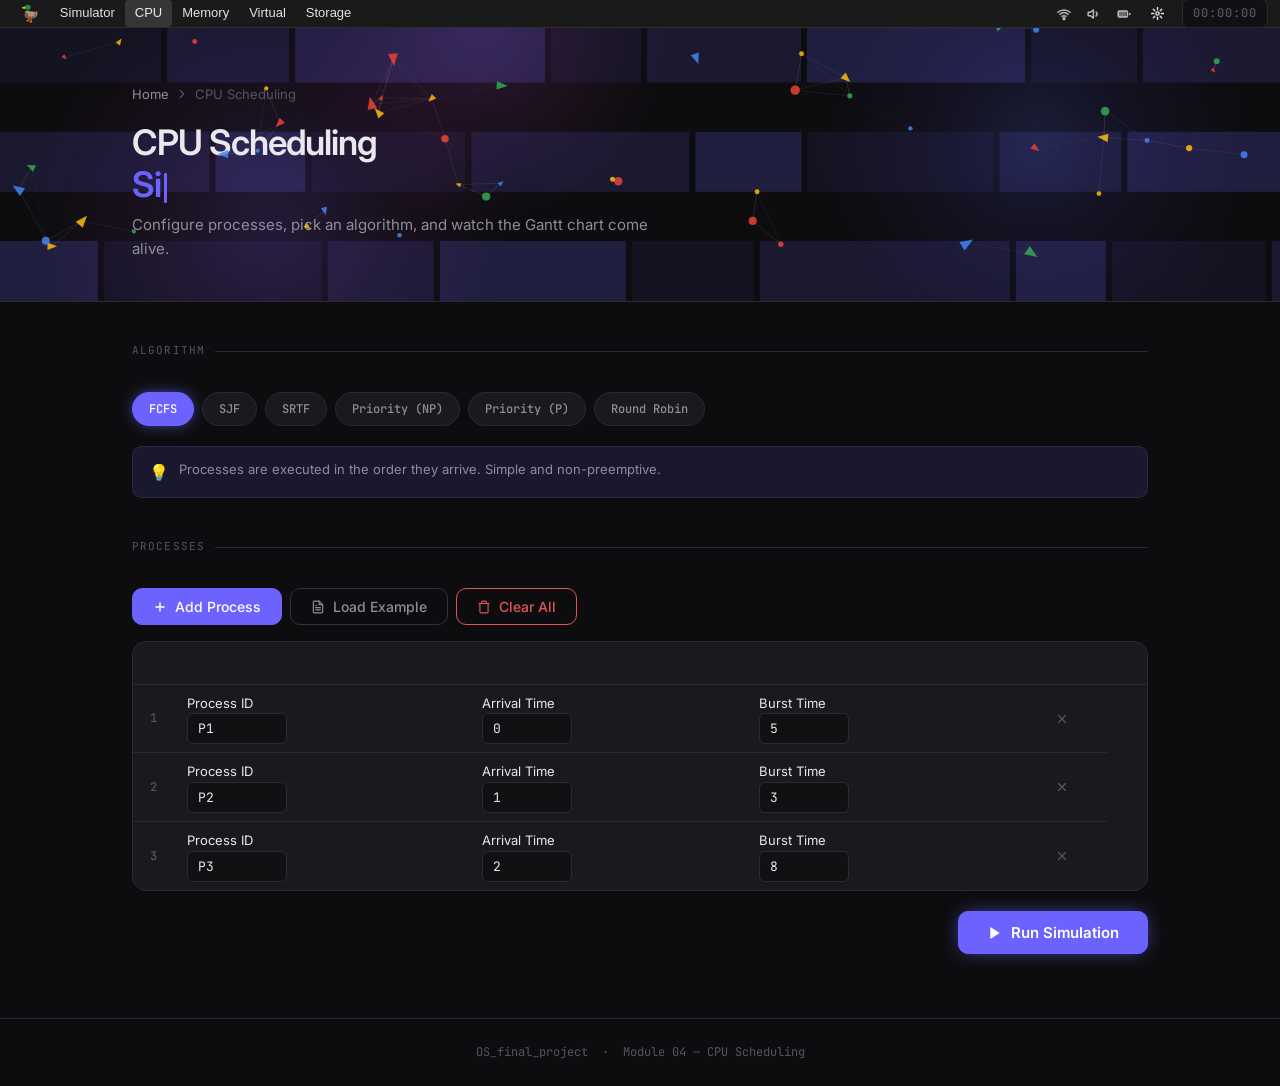
==== pages/cpu.html @ b6114352 "feat: add macOS inspired homepage" ====
<!DOCTYPE html>
<html lang="en">

<head>
    <meta charset="UTF-8" />
    <meta name="viewport" content="width=device-width, initial-scale=1.0" />
    <title>CPU Scheduling Simulator — OS Simulator</title>
    <meta name="description"
        content="Interactive CPU scheduling simulator with animated Gantt charts. Supports FCFS, SJF, SRTF, Priority, and Round Robin algorithms." />
    <link rel="stylesheet" href="../styles.css" />
    <style>
        /* ── macOS Top Menu Bar (subpage) ── */
        .navbar {
            position: fixed;
            top: 0;
            left: 0;
            right: 0;
            height: 28px;
            z-index: 9999;
            display: flex;
            align-items: center;
            justify-content: space-between;
            padding: 0 12px;
            background: rgba(30, 30, 30, 0.82);
            backdrop-filter: blur(20px) saturate(1.8);
            -webkit-backdrop-filter: blur(20px) saturate(1.8);
            border-bottom: 1px solid rgba(255, 255, 255, 0.08);
            font-family: -apple-system, BlinkMacSystemFont, "SF Pro Text", "Helvetica Neue", sans-serif;
            font-size: 13px;
            font-weight: 500;
            color: rgba(255, 255, 255, 0.88);
            user-select: none;
        }
        body.light .navbar {
            background: rgba(240, 240, 240, 0.82);
            border-bottom: 1px solid rgba(0, 0, 0, 0.08);
            color: rgba(0, 0, 0, 0.85);
        }
        .nav-left { display: flex; align-items: center; gap: 2px; }
        .nav-logo { font-size: 16px; padding: 2px 8px; border-radius: 4px; cursor: default; }
        .nav-links { display: flex; list-style: none; margin: 0; padding: 0; gap: 0; }
        .nav-links li a {
            display: block; padding: 3px 10px; border-radius: 4px; text-decoration: none;
            color: inherit; font-size: 13px; transition: background 0.15s; white-space: nowrap;
        }
        .nav-links li a:hover, .nav-links li a.active { background: rgba(255, 255, 255, 0.12); }
        body.light .nav-links li a:hover, body.light .nav-links li a.active { background: rgba(0, 0, 0, 0.07); }
        .nav-right { display: flex; align-items: center; gap: 10px; }
        .mac-status-group { display: flex; align-items: center; gap: 8px; }
        .mac-status-icon { display: flex; align-items: center; opacity: 0.8; padding: 2px 4px; border-radius: 3px; cursor: default; }
        .mac-theme-toggle {
            display: flex; align-items: center; gap: 4px; padding: 2px 8px; border-radius: 4px;
            cursor: pointer; border: none; background: none; color: inherit;
            font-family: inherit; transition: background 0.15s;
        }
        .mac-theme-toggle:hover { background: rgba(255, 255, 255, 0.12); }
        body.light .mac-theme-toggle:hover { background: rgba(0, 0, 0, 0.07); }
        .mac-theme-toggle svg { width: 13px; height: 13px; }
        .nav-clock { font-size: 12px; font-weight: 500; min-width: 60px; text-align: right; }
        body { padding-top: 28px; }
        #scrollProgress { position: fixed; top: 28px; left: 0; height: 2px; background: linear-gradient(90deg,#4285f4,#34a853); z-index: 9997; width: 0%; transition: width 0.1s; }
    </style>
</head>

<body>

    <!-- Scroll progress bar -->
    <div id="scrollProgress"></div>

    <!-- Back to top -->
    <button id="backToTop" aria-label="Back to top">
        <svg xmlns="http://www.w3.org/2000/svg" viewBox="0 0 24 24" fill="none" stroke="currentColor" stroke-width="2"
            stroke-linecap="round" stroke-linejoin="round">
            <polyline points="18 15 12 9 6 15" />
        </svg>
    </button>

    <!-- ══ macOS Menu Bar ══ -->
    <nav class="navbar">
        <div class="nav-left">
            <div class="nav-logo" title="System Menu">🦆</div>
            <ul class="nav-links">
                <li><a href="../index.html">Simulator</a></li>
                <li><a href="cpu.html" class="active">CPU</a></li>
                <li><a href="memory.html">Memory</a></li>
                <li><a href="virtual.html">Virtual</a></li>
                <li><a href="storage.html">Storage</a></li>
            </ul>
        </div>

        <div class="nav-right">
            <div class="mac-status-group">
                <span class="mac-status-icon" title="Wi-Fi (Connected)">
                    <svg viewBox="0 0 24 24" fill="none" stroke="currentColor" stroke-width="2.5" stroke-linecap="round" stroke-linejoin="round" width="14" height="14">
                        <path d="M5 12.55a11 11 0 0 1 14.08 0"/><path d="M1.42 9a16 16 0 0 1 21.16 0"/>
                        <path d="M8.53 16.11a6 6 0 0 1 6.95 0"/><circle cx="12" cy="20" r="1.5" fill="currentColor"/>
                    </svg>
                </span>
                <span class="mac-status-icon" title="Sound (100%)">
                    <svg viewBox="0 0 24 24" fill="none" stroke="currentColor" stroke-width="2.5" stroke-linecap="round" stroke-linejoin="round" width="14" height="14">
                        <polygon points="11 5 6 9 2 9 2 15 6 15 11 19 11 5"/>
                        <path d="M15.54 8.46a5 5 0 0 1 0 7.07"/>
                    </svg>
                </span>
                <span class="mac-status-icon" title="Battery (Charged)">
                    <svg viewBox="0 0 24 24" fill="none" stroke="currentColor" stroke-width="2.5" stroke-linecap="round" stroke-linejoin="round" width="14" height="14">
                        <rect x="2" y="7" width="16" height="10" rx="2"/><line x1="22" y1="11" x2="22" y2="13"/>
                        <rect x="4" y="9" width="10" height="6" rx="1" fill="currentColor" opacity="0.5"/>
                    </svg>
                </span>
                <button class="mac-theme-toggle" id="themeToggle" aria-label="Toggle theme">
                    <svg viewBox="0 0 24 24" fill="none" stroke="currentColor" stroke-width="2.5" stroke-linecap="round" stroke-linejoin="round">
                        <circle cx="12" cy="12" r="3"/>
                        <line x1="12" y1="1" x2="12" y2="5"/><line x1="12" y1="19" x2="12" y2="23"/>
                        <line x1="4.22" y1="4.22" x2="7.05" y2="7.05"/><line x1="16.95" y1="16.95" x2="19.78" y2="19.78"/>
                        <line x1="1" y1="12" x2="5" y2="12"/><line x1="19" y1="12" x2="23" y2="12"/>
                        <line x1="4.22" y1="19.78" x2="7.05" y2="16.95"/><line x1="16.95" y1="7.05" x2="19.78" y2="4.22"/>
                    </svg>
                </button>
            </div>
            <div class="nav-clock" id="navClock">00:00:00</div>
        </div>
    </nav>

    <!-- Page Header with Aurora -->
    <div class="cpu-hero-wrapper">
        <canvas id="auroraCanvas"></canvas>
        <header class="cpu-page-header">
            <div class="cpu-page-header-inner">
                <div class="cpu-breadcrumb">
                    <a href="../index.html">Home</a>
                    <svg xmlns="http://www.w3.org/2000/svg" width="14" height="14" viewBox="0 0 24 24" fill="none"
                        stroke="currentColor" stroke-width="2" stroke-linecap="round" stroke-linejoin="round">
                        <polyline points="9 18 15 12 9 6" />
                    </svg>
                    <span>CPU Scheduling</span>
                </div>
                <h1 id="typeTarget"><span class="typewriter-cursor" id="cursor"></span></h1>
                <p>Configure processes, pick an algorithm, and watch the Gantt chart come alive.</p>
            </div>
        </header>
    </div>

    <main class="cpu-main">

        <!-- ─── Algorithm Selector ─────────────────────────────────── -->
        <section class="cpu-section" id="algorithmSection">
            <div class="section-label">Algorithm</div>
            <div class="algo-selector" id="algoSelector">
                <button class="algo-pill active" data-algo="fcfs">FCFS</button>
                <button class="algo-pill" data-algo="sjf">SJF</button>
                <button class="algo-pill" data-algo="srtf">SRTF</button>
                <button class="algo-pill" data-algo="priority-np">Priority (NP)</button>
                <button class="algo-pill" data-algo="priority-p">Priority (P)</button>
                <button class="algo-pill" data-algo="rr">Round Robin</button>
            </div>

            <!-- Conditional: Round Robin time quantum -->
            <div class="algo-options" id="rrOptions" style="display:none;">
                <label class="cpu-label" for="timeQuantum">Time Quantum</label>
                <input type="number" id="timeQuantum" class="cpu-input" value="2" min="1" />
            </div>

            <!-- Algorithm description -->
            <div class="algo-description" id="algoDescription">
                <div class="algo-desc-icon">💡</div>
                <p id="algoDescText">Processes are executed in the order they arrive. Simple and non-preemptive.</p>
            </div>
        </section>

        <!-- ─── Process Input ──────────────────────────────────────── -->
        <section class="cpu-section" id="processSection">
            <div class="section-label">Processes</div>

            <div class="process-toolbar">
                <button class="btn btn-primary" id="btnAddProcess">
                    <svg xmlns="http://www.w3.org/2000/svg" width="14" height="14" viewBox="0 0 24 24" fill="none"
                        stroke="currentColor" stroke-width="2.5" stroke-linecap="round" stroke-linejoin="round">
                        <line x1="12" y1="5" x2="12" y2="19" />
                        <line x1="5" y1="12" x2="19" y2="12" />
                    </svg>
                    Add Process
                </button>
                <button class="btn btn-ghost" id="btnLoadExample">
                    <svg xmlns="http://www.w3.org/2000/svg" width="14" height="14" viewBox="0 0 24 24" fill="none"
                        stroke="currentColor" stroke-width="2" stroke-linecap="round" stroke-linejoin="round">
                        <path d="M14 2H6a2 2 0 0 0-2 2v16a2 2 0 0 0 2 2h12a2 2 0 0 0 2-2V8z" />
                        <polyline points="14 2 14 8 20 8" />
                        <line x1="16" y1="13" x2="8" y2="13" />
                        <line x1="16" y1="17" x2="8" y2="17" />
                        <polyline points="10 9 9 9 8 9" />
                    </svg>
                    Load Example
                </button>
                <button class="btn btn-ghost btn-danger" id="btnClearAll">
                    <svg xmlns="http://www.w3.org/2000/svg" width="14" height="14" viewBox="0 0 24 24" fill="none"
                        stroke="currentColor" stroke-width="2" stroke-linecap="round" stroke-linejoin="round">
                        <polyline points="3 6 5 6 21 6" />
                        <path d="M19 6v14a2 2 0 0 1-2 2H7a2 2 0 0 1-2-2V6m3 0V4a2 2 0 0 1 2-2h4a2 2 0 0 1 2 2v2" />
                    </svg>
                    Clear All
                </button>
            </div>

            <div class="process-table-wrap">
                <table class="process-table" id="processTable">
                    <thead>
                        <tr>
                            <th class="th-narrow">#</th>
                            <th>Process ID</th>
                            <th>Arrival Time</th>
                            <th>Burst Time</th>
                            <th class="th-priority">Priority</th>
                            <th class="th-narrow"></th>
                        </tr>
                    </thead>
                    <tbody id="processTableBody">
                        <!-- Rows inserted by JS -->
                    </tbody>
                </table>
            </div>

            <div class="process-actions">
                <button class="btn btn-primary btn-run" id="btnRun">
                    <svg xmlns="http://www.w3.org/2000/svg" width="16" height="16" viewBox="0 0 24 24"
                        fill="currentColor" stroke="none">
                        <polygon points="5 3 19 12 5 21 5 3" />
                    </svg>
                    Run Simulation
                </button>
            </div>
        </section>

        <!-- ─── Output: Gantt Chart ────────────────────────────────── -->
        <section class="cpu-section cpu-output-section" id="outputSection" style="display:none;">

            <div class="section-label">Gantt Chart</div>
            <div class="gantt-wrapper" id="ganttWrapper">
                <div class="gantt-chart" id="ganttChart">
                    <!-- Gantt blocks rendered by JS -->
                </div>
                <div class="gantt-timeline" id="ganttTimeline">
                    <!-- Timeline ticks rendered by JS -->
                </div>
            </div>

            <!-- ─── Results Table ──────────────────────────────────── -->
            <div class="section-label" style="margin-top:2.5rem;">Results</div>
            <div class="results-table-wrap">
                <table class="results-table" id="resultsTable">
                    <thead>
                        <tr id="resultsHead">
                            <!-- Dynamic headers -->
                        </tr>
                    </thead>
                    <tbody id="resultsBody">
                        <!-- Dynamic rows -->
                    </tbody>
                </table>
            </div>

            <!-- ─── Metrics Dashboard ──────────────────────────────── -->
            <div class="section-label" style="margin-top:2.5rem;">Performance Metrics</div>
            <div class="metrics-grid" id="metricsGrid">
                <!-- Metric cards rendered by JS -->
            </div>

        </section>

    </main>

    <footer class="footer">
        OS_final_project &nbsp;·&nbsp; Module 04 — CPU Scheduling
    </footer>

    <!-- Scheduling Engine -->
    <script src="../js/cpu.js"></script>

    <!-- Page Logic -->
    <script>
        (function () {
            'use strict';

            /* ── Theme toggle ────────────────────────────── */
            const themeBtn = document.getElementById('themeToggle');
            if (localStorage.getItem('theme') === 'light') document.body.classList.add('light');
            themeBtn.addEventListener('click', () => {
                document.body.classList.toggle('light');
                localStorage.setItem('theme', document.body.classList.contains('light') ? 'light' : 'dark');
            });

            /* ── Scroll progress + back-to-top ────────────── */
            const progressBar = document.getElementById('scrollProgress');
            const backToTop = document.getElementById('backToTop');
            window.addEventListener('scroll', () => {
                const s = window.scrollY;
                const max = document.documentElement.scrollHeight - window.innerHeight;
                progressBar.style.width = (s / max * 100) + '%';
                backToTop.classList.toggle('visible', s > 300);
            }, { passive: true });
            backToTop.addEventListener('click', () => window.scrollTo({ top: 0, behavior: 'smooth' }));

            /* ── Algorithm descriptions ───────────────────── */
            const ALGO_DESC = {
                'fcfs': 'Processes are executed in the order they arrive. Simple, non-preemptive, and easy to understand — but can cause long waiting times (convoy effect).',
                'sjf': 'Selects the process with the shortest burst time from the ready queue. Non-preemptive — once a process starts, it runs to completion. Optimal for minimizing average waiting time.',
                'srtf': 'Preemptive version of SJF. If a new process arrives with a shorter remaining time than the currently running process, the CPU switches to the new process.',
                'priority-np': 'Each process is assigned a priority (lower number = higher priority). Non-preemptive — the running process finishes before a higher-priority process can take over.',
                'priority-p': 'Preemptive priority scheduling. If a newly arrived process has higher priority than the currently running one, the CPU is immediately reassigned.',
                'rr': 'Each process gets a fixed time slice (quantum). If it doesn\'t finish in that slice, it goes to the back of the ready queue. Fair and responsive.',
            };

            /* ── Algorithm Selector ───────────────────────── */
            let currentAlgo = 'fcfs';
            const pills = document.querySelectorAll('.algo-pill');
            const rrOptions = document.getElementById('rrOptions');
            const algoDescText = document.getElementById('algoDescText');

            pills.forEach(pill => {
                pill.addEventListener('click', () => {
                    pills.forEach(p => p.classList.remove('active'));
                    pill.classList.add('active');
                    currentAlgo = pill.dataset.algo;

                    // Show/hide time quantum
                    rrOptions.style.display = currentAlgo === 'rr' ? 'flex' : 'none';

                    // Show/hide priority column
                    const needsPriority = currentAlgo === 'priority-np' || currentAlgo === 'priority-p';
                    document.querySelectorAll('.th-priority, .td-priority').forEach(el => {
                        el.style.display = needsPriority ? '' : 'none';
                    });

                    // Update description
                    algoDescText.textContent = ALGO_DESC[currentAlgo] || '';
                });
            });

            /* ── Process Table ────────────────────────────── */
            const tableBody = document.getElementById('processTableBody');
            let processCount = 0;

            // Color palette for processes
            const PROCESS_COLORS = [
                '#6c63ff', '#00c8e0', '#f0a500', '#34c77b', '#e05555',
                '#a855f7', '#ec4899', '#14b8a6', '#f97316', '#8b5cf6',
                '#06b6d4', '#84cc16', '#ef4444', '#3b82f6', '#eab308',
            ];

            function getProcessColor(index) {
                return PROCESS_COLORS[index % PROCESS_COLORS.length];
            }

            function addProcessRow(id, at, bt, pr) {
                processCount++;
                const row = document.createElement('tr');
                row.dataset.index = processCount;
                const needsPriority = currentAlgo === 'priority-np' || currentAlgo === 'priority-p';

                row.innerHTML = `
                    <td class="td-num">${processCount}</td>
                    <td>
                        <div class="cell-label">Process ID</div>
                        <input type="text" class="cpu-input input-pid" value="${id || 'P' + processCount}" />
                    </td>
                    <td>
                        <div class="cell-label">Arrival Time</div>
                        <input type="number" class="cpu-input input-at" value="${at ?? 0}" min="0" />
                    </td>
                    <td>
                        <div class="cell-label">Burst Time</div>
                        <input type="number" class="cpu-input input-bt" value="${bt ?? 1}" min="1" />
                    </td>
                    <td class="td-priority" style="display:${needsPriority ? '' : 'none'}">
                        <div class="cell-label">Priority</div>
                        <input type="number" class="cpu-input input-pr" value="${pr ?? 1}" min="1" />
                    </td>
                    <td class="td-remove">
                        <button class="btn-icon btn-remove" aria-label="Remove process">
                            <svg xmlns="http://www.w3.org/2000/svg" width="14" height="14" viewBox="0 0 24 24" fill="none" stroke="currentColor" stroke-width="2" stroke-linecap="round" stroke-linejoin="round"><line x1="18" y1="6" x2="6" y2="18"/><line x1="6" y1="6" x2="18" y2="18"/></svg>
                        </button>
                    </td>
                `;

                row.querySelector('.btn-remove').addEventListener('click', () => {
                    row.classList.add('row-removing');
                    setTimeout(() => {
                        row.remove();
                        renumberRows();
                    }, 250);
                });

                tableBody.appendChild(row);
                // Animate in
                requestAnimationFrame(() => row.classList.add('row-visible'));
            }

            function renumberRows() {
                const rows = tableBody.querySelectorAll('tr');
                processCount = rows.length;
                rows.forEach((row, i) => {
                    row.querySelector('.td-num').textContent = i + 1;
                    row.dataset.index = i + 1;
                });
            }

            function getProcesses() {
                const rows = tableBody.querySelectorAll('tr');
                const processes = [];

                rows.forEach((row, i) => {
                    const id = row.querySelector('.input-pid').value.trim() || `P${i + 1}`;
                    const at = parseInt(row.querySelector('.input-at').value) || 0;
                    const bt = parseInt(row.querySelector('.input-bt').value) || 1;
                    const pr = parseInt(row.querySelector('.input-pr').value) || 1;

                    processes.push({ id, arrivalTime: at, burstTime: bt, priority: pr, inputOrder: i });
                });

                return processes;
            }

            // Add process button
            document.getElementById('btnAddProcess').addEventListener('click', () => addProcessRow());

            // Load example
            document.getElementById('btnLoadExample').addEventListener('click', () => {
                tableBody.innerHTML = '';
                processCount = 0;
                const examples = [
                    { id: 'P1', at: 0, bt: 6, pr: 3 },
                    { id: 'P2', at: 1, bt: 4, pr: 1 },
                    { id: 'P3', at: 2, bt: 2, pr: 4 },
                    { id: 'P4', at: 3, bt: 3, pr: 2 },
                    { id: 'P5', at: 5, bt: 1, pr: 5 },
                ];
                examples.forEach(e => addProcessRow(e.id, e.at, e.bt, e.pr));
            });

            // Clear all
            document.getElementById('btnClearAll').addEventListener('click', () => {
                tableBody.innerHTML = '';
                processCount = 0;
                document.getElementById('outputSection').style.display = 'none';
            });

            // Start with 3 example rows
            addProcessRow('P1', 0, 5, 2);
            addProcessRow('P2', 1, 3, 1);
            addProcessRow('P3', 2, 8, 3);

            /* ── Run Simulation ──────────────────────────── */
            document.getElementById('btnRun').addEventListener('click', runSimulation);

            function runSimulation() {
                const processes = getProcesses();
                if (processes.length === 0) return;

                let simulation;
                const tq = parseInt(document.getElementById('timeQuantum').value) || 2;

                switch (currentAlgo) {
                    case 'fcfs': simulation = simulateFCFS(processes); break;
                    case 'sjf': simulation = simulateSJF(processes); break;
                    case 'srtf': simulation = simulateSRTF(processes); break;
                    case 'priority-np': simulation = simulatePriorityNP(processes); break;
                    case 'priority-p': simulation = simulatePriorityP(processes); break;
                    case 'rr': simulation = simulateRoundRobin(processes, tq); break;
                }

                if (simulation) {
                    renderOutput(simulation, processes);
                }
            }

            /* ── Render Output ────────────────────────────── */
            function renderOutput(sim, originalProcesses) {
                const outputSection = document.getElementById('outputSection');
                outputSection.style.display = '';

                // Build process color map
                const colorMap = {};
                originalProcesses.forEach((p, i) => {
                    colorMap[p.id] = getProcessColor(i);
                });

                renderGanttChart(sim.ganttChart, colorMap);
                renderResultsTable(sim.results);
                renderMetrics(sim.metrics);

                // Smooth scroll to output
                setTimeout(() => {
                    outputSection.scrollIntoView({ behavior: 'smooth', block: 'start' });
                }, 100);
            }

            /* ── Gantt Chart with Aquarium Water ─────────── */
            let waterAnimationId = null;
            const waterCanvases = [];

            function renderGanttChart(ganttChart, colorMap) {
                const container = document.getElementById('ganttChart');
                const timeline = document.getElementById('ganttTimeline');
                container.innerHTML = '';
                timeline.innerHTML = '';

                // Stop previous water animation
                if (waterAnimationId) {
                    cancelAnimationFrame(waterAnimationId);
                    waterAnimationId = null;
                }
                waterCanvases.length = 0;

                if (ganttChart.length === 0) return;

                const totalTime = ganttChart[ganttChart.length - 1].endTime;
                const startTime = ganttChart[0].startTime;
                const duration = totalTime - startTime;

                // Render blocks
                ganttChart.forEach((block, i) => {
                    const el = document.createElement('div');
                    const widthPercent = ((block.endTime - block.startTime) / duration) * 100;

                    el.className = 'gantt-block' + (block.id === 'Idle' ? ' gantt-idle' : '');
                    el.style.width = widthPercent + '%';
                    el.style.animationDelay = (i * 80) + 'ms';

                    if (block.id !== 'Idle') {
                        const color = colorMap[block.id] || '#6c63ff';
                        el.style.setProperty('--block-color', color);

                        // Insert water canvas
                        const waterCanvas = document.createElement('canvas');
                        waterCanvas.className = 'gantt-water-canvas';
                        el.appendChild(waterCanvas);

                        // Store for animation
                        waterCanvases.push({
                            canvas: waterCanvas,
                            color: color,
                            phase: Math.random() * Math.PI * 2, // random start phase for variety
                        });
                    }

                    // Labels go after canvas so they render on top
                    const label = document.createElement('span');
                    label.className = 'gantt-label';
                    label.textContent = block.id;
                    el.appendChild(label);

                    const time = document.createElement('span');
                    time.className = 'gantt-time';
                    time.textContent = block.startTime + '–' + block.endTime;
                    el.appendChild(time);

                    // Tooltip
                    el.title = `${block.id}\nStart: ${block.startTime}\nEnd: ${block.endTime}\nDuration: ${block.endTime - block.startTime}`;

                    container.appendChild(el);
                });

                // Render timeline ticks
                const tickStep = duration <= 30 ? 1 : Math.ceil(duration / 20);

                for (let t = startTime; t <= totalTime; t += tickStep) {
                    const tick = document.createElement('div');
                    tick.className = 'gantt-tick';
                    tick.style.left = ((t - startTime) / duration * 100) + '%';
                    tick.textContent = t;
                    timeline.appendChild(tick);
                }

                if ((totalTime - startTime) % tickStep !== 0) {
                    const tick = document.createElement('div');
                    tick.className = 'gantt-tick';
                    tick.style.left = '100%';
                    tick.textContent = totalTime;
                    timeline.appendChild(tick);
                }

                // Size canvases after DOM layout
                requestAnimationFrame(() => {
                    waterCanvases.forEach(wc => {
                        wc.canvas.width = wc.canvas.offsetWidth * 2; // 2x for sharpness
                        wc.canvas.height = wc.canvas.offsetHeight * 2;
                        wc.ctx = wc.canvas.getContext('2d');
                    });
                    startWaterAnimation();
                });
            }

            /* ── Water Wave Animation Loop ─────────────────── */
            /* ── Water Wave Animation Loop ─────────────────── */
            function startWaterAnimation() {
                let tick = 0;

                // Seed rising bubbles for each block
                waterCanvases.forEach(wc => {
                    wc.bubbles = [];
                    const count = 5 + Math.floor(Math.random() * 4);
                    for (let i = 0; i < count; i++) {
                        wc.bubbles.push({
                            x: Math.random(),
                            y: Math.random(),
                            r: 1.5 + Math.random() * 3,
                            speed: 0.15 + Math.random() * 0.35,
                            wobble: Math.random() * Math.PI * 2,
                        });
                    }
                });

                function drawWater() {
                    tick++;
                    const t = tick * 0.04;

                    waterCanvases.forEach(wc => {
                        const ctx = wc.ctx;
                        if (!ctx) return;
                        const W = wc.canvas.width;
                        const H = wc.canvas.height;
                        const p = wc.phase;

                        ctx.clearRect(0, 0, W, H);

                        const r = parseInt(wc.color.slice(1, 3), 16);
                        const g = parseInt(wc.color.slice(3, 5), 16);
                        const b = parseInt(wc.color.slice(5, 7), 16);

                        // Leave a small "air gap" at the top of the tank
                        const fillLevel = H * 0.16;

                        // ── Liquid body ──────────────────────────
                        ctx.fillStyle = `rgba(${r}, ${g}, ${b}, 0.9)`;
                        ctx.fillRect(0, fillLevel, W, H - fillLevel);

                        // ── Wavy surface layers ───────────────────
                        for (let layer = 0; layer < 3; layer++) {
                            const waterLevel = fillLevel + layer * H * 0.025;
                            const amplitude = H * (0.05 - layer * 0.012);
                            const frequency = 0.018 + layer * 0.01;
                            const speed = t * (1 + layer * 0.4) + p + layer * 1.3;
                            const lr = Math.min(255, r + layer * 35 + 20);
                            const lg = Math.min(255, g + layer * 35 + 20);
                            const lb = Math.min(255, b + layer * 35 + 20);
                            const alpha = 0.5 - layer * 0.13;

                            ctx.beginPath();
                            ctx.moveTo(0, fillLevel + amplitude * 2);
                            for (let x = 0; x <= W; x += 3) {
                                const y = waterLevel
                                    + Math.sin(x * frequency + speed) * amplitude
                                    + Math.sin(x * frequency * 0.5 + speed * 1.4) * amplitude * 0.5;
                                ctx.lineTo(x, y);
                            }
                            ctx.lineTo(W, H);
                            ctx.lineTo(0, H);
                            ctx.closePath();
                            ctx.fillStyle = `rgba(${lr}, ${lg}, ${lb}, ${alpha})`;
                            ctx.fill();
                        }

                        // ── Flowing horizontal shimmer ────────────
                        const shimmerW = W * 0.5;
                        const shimmerX = ((t * 60 + p * 80) % (W + shimmerW)) - shimmerW;
                        const shimmer = ctx.createLinearGradient(shimmerX, 0, shimmerX + shimmerW, 0);
                        shimmer.addColorStop(0, 'rgba(255,255,255,0)');
                        shimmer.addColorStop(0.5, 'rgba(255,255,255,0.10)');
                        shimmer.addColorStop(1, 'rgba(255,255,255,0)');
                        ctx.fillStyle = shimmer;
                        ctx.fillRect(0, fillLevel, W, H - fillLevel);

                        // ── Rising bubbles ─────────────────────────
                        wc.bubbles.forEach(bub => {
                            bub.y -= bub.speed * 0.01;
                            if (bub.y < 0) {
                                bub.y = 1;
                                bub.x = Math.random();
                            }
                            const bx = (bub.x + Math.sin(t + bub.wobble) * 0.04) * W;
                            const by = fillLevel + bub.y * (H - fillLevel - 4);
                            ctx.beginPath();
                            ctx.arc(bx, by, bub.r, 0, Math.PI * 2);
                            ctx.fillStyle = 'rgba(255,255,255,0.25)';
                            ctx.fill();
                        });

                        // ── Surface light glints ───────────────────
                        for (let i = 0; i < 2; i++) {
                            const gx = (Math.sin(t * 0.3 + p + i * 2.1) * 0.35 + 0.5) * W;
                            const gy = fillLevel + H * 0.06;
                            const gr = H * 0.07;
                            const grad = ctx.createRadialGradient(gx, gy, 0, gx, gy, gr);
                            grad.addColorStop(0, 'rgba(255,255,255,0.22)');
                            grad.addColorStop(1, 'rgba(255,255,255,0)');
                            ctx.beginPath();
                            ctx.arc(gx, gy, gr, 0, Math.PI * 2);
                            ctx.fillStyle = grad;
                            ctx.fill();
                        }
                    });

                    waterAnimationId = requestAnimationFrame(drawWater);
                }

                drawWater();
            }

            /* ── Results Table ────────────────────────────── */
            function renderResultsTable(results) {
                const head = document.getElementById('resultsHead');
                const body = document.getElementById('resultsBody');
                head.innerHTML = '';
                body.innerHTML = '';

                const showPriority = currentAlgo === 'priority-np' || currentAlgo === 'priority-p';

                const columns = [
                    { key: 'id', label: 'Process' },
                    { key: 'arrivalTime', label: 'AT' },
                    { key: 'burstTime', label: 'BT' },
                ];
                if (showPriority) columns.push({ key: 'priority', label: 'Priority' });
                columns.push(
                    { key: 'startTime', label: 'Start' },
                    { key: 'completionTime', label: 'CT' },
                    { key: 'turnaroundTime', label: 'TAT' },
                    { key: 'waitingTime', label: 'WT' },
                    { key: 'responseTime', label: 'RT' },
                );

                // Header
                columns.forEach(col => {
                    const th = document.createElement('th');
                    th.textContent = col.label;
                    head.appendChild(th);
                });

                // Rows
                results.forEach((r, i) => {
                    const tr = document.createElement('tr');
                    tr.style.animationDelay = (i * 50) + 'ms';

                    columns.forEach(col => {
                        const td = document.createElement('td');
                        td.textContent = r[col.key];
                        if (col.key === 'id') td.classList.add('td-process-name');
                        tr.appendChild(td);
                    });

                    body.appendChild(tr);
                });
            }

            /* ── Metrics Cards ────────────────────────────── */
            function renderMetrics(metrics) {
                const grid = document.getElementById('metricsGrid');
                grid.innerHTML = '';

                const items = [
                    { label: 'Avg Waiting Time', value: metrics.averageWaitingTime.toFixed(2), unit: 'units', icon: '⏳', accent: '--accent' },
                    { label: 'Avg Turnaround Time', value: metrics.averageTurnaroundTime.toFixed(2), unit: 'units', icon: '🔄', accent: '--cyan' },
                    { label: 'Avg Response Time', value: metrics.averageResponseTime.toFixed(2), unit: 'units', icon: '⚡', accent: '--amber' },
                    { label: 'CPU Utilization', value: metrics.cpuUtilization.toFixed(1), unit: '%', icon: '📊', accent: '--green' },
                    { label: 'Throughput', value: metrics.throughput.toFixed(4), unit: 'proc/unit', icon: '🚀', accent: '--accent' },
                ];

                items.forEach((item, i) => {
                    const card = document.createElement('div');
                    card.className = 'metric-card';
                    card.style.animationDelay = (i * 100) + 'ms';
                    card.innerHTML = `
                    <div class="metric-icon">${item.icon}</div>
                    <div class="metric-value">${item.value}<span class="metric-unit">${item.unit}</span></div>
                    <div class="metric-label">${item.label}</div>
                `;
                    grid.appendChild(card);
                });
            }

            /* ── Typewriter Effect ──────────────────────────── */
            const typeTarget = document.getElementById('typeTarget');
            const cursor = document.getElementById('cursor');

            const line1 = 'CPU Scheduling';
            const line2 = 'Simulator';
            const full = line1 + '|' + line2;
            let charIndex = 0;
            let passedBreak = false;

            const span1 = document.createElement('span');
            const br = document.createElement('br');
            const span2 = document.createElement('span');
            span2.classList.add('typewriter-accent');
            typeTarget.insertBefore(span1, cursor);

            function typeChar() {
                if (charIndex < full.length) {
                    const ch = full[charIndex];
                    if (ch === '|') {
                        typeTarget.insertBefore(br, cursor);
                        typeTarget.insertBefore(span2, cursor);
                        passedBreak = true;
                    } else {
                        if (passedBreak) span2.textContent += ch;
                        else span1.textContent += ch;
                    }
                    charIndex++;
                    setTimeout(typeChar, 75 + Math.random() * 35);
                } else {
                    cursor.classList.add('done');
                }
            }
            setTimeout(typeChar, 400);

            /* ── Aurora + CPU ambient animation ── */
            const canvas = document.getElementById('auroraCanvas');
            const ctx = canvas.getContext('2d');
            let W, H, t = 0;

            function resizeCanvas() {
                W = canvas.width = canvas.offsetWidth;
                H = canvas.height = canvas.offsetHeight;
            }
            window.addEventListener('resize', resizeCanvas);
            resizeCanvas();

            function hexToRgb(hex) {
                hex = hex.replace('#', '');
                const num = parseInt(hex, 16);
                return { r: (num >> 16) & 255, g: (num >> 8) & 255, b: num & 255 };
            }

            const rgb = hexToRgb('#6c63ff');

            function drawFrame() {
                t++;
                ctx.clearRect(0, 0, W, H);

                /* ── Aurora orbs ── */
                const light = document.body.classList.contains('light');
                const orbs = [
                    { x: 0.20, y: 0.50, r: 0.55, spd: 0.00018, phase: 0.00, hue: 260 },
                    { x: 0.75, y: 0.50, r: 0.50, spd: 0.00022, phase: 2.10, hue: 230 },
                    { x: 0.50, y: 0.30, r: 0.45, spd: 0.00015, phase: 4.20, hue: 280 },
                ];
                orbs.forEach(o => {
                    const angle = o.phase + t * o.spd * Math.PI * 2;
                    const cx = (o.x + Math.sin(angle * 1.3) * 0.18) * W;
                    const cy = (o.y + Math.cos(angle * 0.9) * 0.14) * H;
                    const radius = o.r * Math.min(W, H);
                    const alpha = light ? 0.13 : 0.18;
                    const grad = ctx.createRadialGradient(cx, cy, 0, cx, cy, radius);
                    grad.addColorStop(0, `hsla(${o.hue}, 90%, 65%, ${alpha})`);
                    grad.addColorStop(0.5, `hsla(${o.hue + 20}, 80%, 60%, ${alpha * 0.4})`);
                    grad.addColorStop(1, `hsla(${o.hue + 40}, 70%, 50%, 0)`);
                    ctx.beginPath();
                    ctx.arc(cx, cy, radius, 0, Math.PI * 2);
                    ctx.fillStyle = grad;
                    ctx.fill();
                });

                /* ── CPU: scrolling Gantt lanes ── */
                const lanes = 3;
                const laneH = H / (lanes + 1);
                const seq = [120, 80, 160, 60, 100, 140, 70];
                for (let lane = 0; lane < lanes; lane++) {
                    const y = laneH * (lane + 0.7);
                    const blockH = laneH * 0.55;
                    const speed = (0.4 + lane * 0.25) * (W / 800);
                    const offset = (t * speed) % (W + 300);
                    let x = -offset;
                    let i = 0;
                    while (x < W + 300) {
                        const w = seq[(i + lane * 2) % seq.length] * (W / 800);
                        const alpha = 0.08 + ((i + lane) % 3) * 0.06;
                        ctx.fillStyle = `rgba(${rgb.r},${rgb.g},${rgb.b},${alpha})`;
                        ctx.fillRect(x, y, w - 6, blockH);
                        x += w;
                        i++;
                    }
                }

                requestAnimationFrame(drawFrame);
            }
            drawFrame();

        })();
    </script>

    <script>
        /* ── Google Antigravity Particle System ── */
        (function () {
            const particleCanvas = document.createElement('canvas');
            particleCanvas.style.cssText = `
                position: absolute;
                inset: 0;
                width: 100%;
                height: 100%;
                pointer-events: none;
                z-index: 1;
            `;
            document.querySelector('.cpu-hero-wrapper').appendChild(particleCanvas);

            const pc = particleCanvas.getContext('2d');
            let pW, pH;
            let mouseX = -9999, mouseY = -9999;

            function resizeParticles() {
                pW = particleCanvas.width = particleCanvas.offsetWidth;
                pH = particleCanvas.height = particleCanvas.offsetHeight;
            }
            window.addEventListener('resize', resizeParticles);
            resizeParticles();

            window.addEventListener('mousemove', function (e) {
                const rect = particleCanvas.getBoundingClientRect();
                mouseX = e.clientX - rect.left;
                mouseY = e.clientY - rect.top;
            });

            const GOOGLE_COLORS = ['#4285f4', '#ea4335', '#fbbc05', '#34a853'];

            const particles = Array.from({ length: 50 }, () => ({
                x: Math.random() * (pW || 800),
                y: Math.random() * (pH || 400),
                vx: (Math.random() - 0.5) * 0.8,
                vy: (Math.random() - 0.5) * 0.8,
                size: Math.random() * 3 + 2,
                color: GOOGLE_COLORS[Math.floor(Math.random() * GOOGLE_COLORS.length)],
                shape: Math.random() < 0.5 ? 'circle' : 'triangle',
                angle: Math.random() * Math.PI * 2,
            }));

            function drawParticles() {
                pc.clearRect(0, 0, pW, pH);
                const light = document.body.classList.contains('light');

                /* Physics update */
                particles.forEach(p => {
                    const dx = mouseX - p.x;
                    const dy = mouseY - p.y;
                    const dist = Math.sqrt(dx * dx + dy * dy);

                    if (dist < 220 && dist > 0) {
                        const force = (220 - dist) / 220;
                        if (dist < 50) {
                            p.vx -= (dx / dist) * force * 0.6;
                            p.vy -= (dy / dist) * force * 0.6;
                        } else {
                            p.vx += (dx / dist) * force * 0.08;
                            p.vy += (dy / dist) * force * 0.08;
                            p.vx += (-dy / dist) * force * 0.04;
                            p.vy += (dx / dist) * force * 0.04;
                        }
                    }

                    p.vx *= 0.97;
                    p.vy *= 0.97;
                    p.x += p.vx;
                    p.y += p.vy;

                    if (p.x < -10) p.x = pW + 10;
                    if (p.x > pW + 10) p.x = -10;
                    if (p.y < -10) p.y = pH + 10;
                    if (p.y > pH + 10) p.y = -10;

                    if (Math.abs(p.vx) > 0.01 || Math.abs(p.vy) > 0.01) {
                        p.angle = Math.atan2(p.vy, p.vx);
                    }
                });

                /* Constellation lines */
                for (let i = 0; i < particles.length; i++) {
                    for (let j = i + 1; j < particles.length; j++) {
                        const dx = particles[i].x - particles[j].x;
                        const dy = particles[i].y - particles[j].y;
                        const dist = Math.sqrt(dx * dx + dy * dy);
                        if (dist < 90) {
                            const alpha = (1 - dist / 90) * (light ? 0.15 : 0.2);
                            pc.beginPath();
                            pc.moveTo(particles[i].x, particles[i].y);
                            pc.lineTo(particles[j].x, particles[j].y);
                            pc.strokeStyle = light
                                ? `rgba(0,0,0,${alpha})`
                                : `rgba(255,255,255,${alpha})`;
                            pc.lineWidth = 0.8;
                            pc.stroke();
                        }
                    }
                }

                /* Draw particles */
                particles.forEach(p => {
                    pc.save();
                    pc.globalAlpha = light ? 0.6 : 0.85;
                    pc.fillStyle = p.color;
                    if (p.shape === 'circle') {
                        pc.beginPath();
                        pc.arc(p.x, p.y, p.size, 0, Math.PI * 2);
                        pc.fill();
                    } else {
                        pc.translate(p.x, p.y);
                        pc.rotate(p.angle);
                        const s = p.size * 1.6;
                        pc.beginPath();
                        pc.moveTo(s, 0);
                        pc.lineTo(-s * 0.65, -s * 0.65);
                        pc.lineTo(-s * 0.65, s * 0.65);
                        pc.closePath();
                        pc.fill();
                    }
                    pc.restore();
                });

                requestAnimationFrame(drawParticles);
            }
            drawParticles();
        })();
    </script>

</body>

</html>
---- styles.css ----
@import url('https://fonts.googleapis.com/css2?family=Inter:wght@300;400;500;600&family=JetBrains+Mono:wght@400;500&display=swap');

*,
*::before,
*::after {
    box-sizing: border-box;
    margin: 0;
    padding: 0;
}

/* ── Dark mode (default) ────────────────────────── */
:root {
    --bg-base: #0d0d0f;
    --bg-surface: #141416;
    --bg-card: #1a1a1e;
    --bg-card-hover: #1f1f24;
    --bg-input: #111113;
    --bg-navbar: rgba(13, 13, 15, 0.88);


    --border: #2a2a30;
    --border-light: #323238;

    --text-primary: #e8e8ed;
    --text-secondary: #8e8e99;
    --text-muted: #55555f;

    --accent: #6c63ff;
    --accent-dim: #6c63ff22;
    --accent-hover: #7b74ff;

    --cyan: #00c8e0;
    --cyan-dim: #00c8e015;
    --amber: #f0a500;
    --amber-dim: #f0a50015;
    --green: #34c77b;
    --green-dim: #34c77b15;
    --red: #e05555;

    --font-ui: 'Inter', system-ui, sans-serif;
    --font-mono: 'JetBrains Mono', monospace;

    --radius-sm: 6px;
    --radius-md: 10px;
    --radius-lg: 14px;
    --radius-xl: 20px;

    --transition: 0.18s ease;
    --theme-transition: background 0.3s ease, color 0.3s ease, border-color 0.3s ease;
}

/* ── Light mode ─────────────────────────────────── */
body.light {
    --bg-base: #F7F3EC;
    --bg-surface: #EFE9DC;
    --bg-card: #FDF9F3;
    --bg-card-hover: #F5EFE6;
    --bg-input: #EAE2D4;
    --bg-navbar: rgba(247, 243, 236, 0.88);
    --grid-line: rgba(0, 0, 0, 0.06);

    --border: #DDD4C0;
    --border-light: #CFC5AE;

    --text-primary: #1E1608;
    --text-secondary: #5C4E38;
    --text-muted: #9A8A72;
    --bg-base: #f5f5f7;
    --bg-surface: #ebebee;
    --bg-card: #ffffff;
    --bg-card-hover: #f0f0f4;
    --bg-input: #e8e8ec;
    --bg-navbar: rgba(245, 245, 247, 0.88);

    --border: #d4d4da;
    --border-light: #c2c2ca;

    --text-primary: #111114;
    --text-secondary: #4a4a56;
    --text-muted: #888896;

    --accent: #5a52e8;
    --accent-dim: #5a52e815;
    --accent-hover: #4840d6;

    --green: #1e9e5c;
    --green-dim: #1e9e5c15;
    --amber: #c47f00;
    --amber-dim: #c47f0015;
    --red: #c03030;
}

/* ── Global transition on theme switch ──────────── */
body,
body * {
    transition: var(--theme-transition);
}

/* Exclude things that shouldn't transition (transforms, etc.) */
.module-card,
body .btn {
    transition: background 0.3s ease, color 0.3s ease,
        border-color 0.3s ease, transform 0.18s ease,
        opacity 0.18s ease;
}

html {
    scroll-behavior: smooth;
}

body {
    font-family: var(--font-ui);
    background: var(--bg-base);
    color: var(--text-primary);
    font-size: 15px;
    line-height: 1.6;
    min-height: 100vh;
    -webkit-font-smoothing: antialiased;
}

a {
    color: inherit;
    text-decoration: none;
}

/* ── Scrollbar ─────────────────────────────────── */
::-webkit-scrollbar {
    width: 6px;
    height: 6px;
}

::-webkit-scrollbar-track {
    background: transparent;
}

::-webkit-scrollbar-thumb {
    background: var(--border-light);
    border-radius: 999px;
}

/* ── Navbar ─────────────────────────────────────── */
.navbar {
    position: sticky;
    top: 0;
    z-index: 100;
    display: flex;
    align-items: center;
    justify-content: space-between;
    padding: 0 2rem;
    height: 56px;
    background: var(--bg-navbar);
    border-bottom: 1px solid var(--border);
    backdrop-filter: blur(12px);
}

.nav-left {
    display: flex;
    align-items: center;
    gap: 2rem;
}

.nav-logo {
    display: flex;
    align-items: center;
    gap: 10px;
    font-family: var(--font-mono);
    font-size: 14px;
    font-weight: 500;
    color: var(--text-primary);
    letter-spacing: -0.01em;
}

.nav-logo .dot {
    width: 8px;
    height: 8px;
    border-radius: 50%;
    background: var(--accent);
}

.nav-links {
    display: flex;
    align-items: center;
    gap: 0.25rem;
    list-style: none;
}

.nav-links a {
    font-size: 13px;
    color: var(--text-secondary);
    padding: 6px 12px;
    border-radius: var(--radius-sm);
}

.nav-links a:hover,
.nav-links a.active {
    color: var(--text-primary);
    background: var(--bg-card);
}

/* ── Theme Toggle Button ────────────────────────── */
.theme-toggle {
    width: 36px;
    height: 36px;
    border-radius: var(--radius-md);
    border: 1px solid var(--border-light);
    background: transparent;
    color: var(--text-secondary);
    cursor: pointer;
    display: flex;
    align-items: center;
    justify-content: center;
    flex-shrink: 0;
}

.theme-toggle:hover {
    background: var(--bg-card);
    color: var(--text-primary);
    border-color: var(--border-light);
}

.theme-toggle svg {
    width: 16px;
    height: 16px;
    transition: transform 0.4s ease, opacity 0.2s ease;
}

.icon-moon {
    display: block;
}

.icon-sun {
    display: none;
}

body.light .icon-moon {
    display: none;
}

body.light .icon-sun {
    display: block;
}

/* ── Hero wrapper + aurora canvas ─────────────────── */
.hero-wrapper {
    position: relative;
    overflow: hidden;
    isolation: isolate;
    background: var(--bg-base);
    /* matches the aurora bg */
}

.wave-divider {
    position: relative;
    width: 100%;
    height: 100px;
    overflow: hidden;
    background: var(--bg-base);
    /* same as hero, not transparent */
    margin-bottom: -2px;
    line-height: 0;
}

#auroraCanvas {
    position: absolute;
    inset: 0;
    width: 100%;
    height: 100%;
    /* stretches full hero-wrapper height including wave area */
    pointer-events: none;
    z-index: 0;
    will-change: transform;
}

/* ── Nav duck icon ── */
.nav-duck-icon {
    font-size: 18px;
    line-height: 1;
    display: flex;
    align-items: center;
    animation: navDuckBob 3s ease-in-out infinite;
    transform-origin: center bottom;
}

@keyframes navDuckBob {

    0%,
    100% {
        transform: translateY(0) rotate(-3deg);
    }

    50% {
        transform: translateY(-3px) rotate(3deg);
    }
}

/* ── Hero ghost duck decoration ── */
.hero-duck-deco {
    position: absolute;
    right: 6%;
    bottom: 12%;
    z-index: 1;
    pointer-events: none;
    opacity: 0.55;
}

.hero-duck-float {
    animation: heroDuckBob 4s ease-in-out infinite;
    filter: blur(0.5px);
}

.hero-duck-svg {
    width: 200px;
    height: auto;
    display: block;
}

@keyframes heroDuckBob {

    0%,
    100% {
        transform: translateY(0) rotate(-2deg);
    }

    35% {
        transform: translateY(-12px) rotate(1.5deg);
    }

    65% {
        transform: translateY(-6px) rotate(-1deg);
    }
}

body:not(.light) .hero-duck-deco {
    opacity: 0.18;
    filter: brightness(1.6) saturate(1.2);
}

/* ── Hero ───────────────────────────────────────── */
.hero {
    position: relative;
    z-index: 1;
    padding: 6rem 2rem 4rem;
    text-align: center;
    max-width: 720px;
    margin: 0 auto;
}

.hero-badge {
    display: inline-flex;
    align-items: center;
    gap: 6px;
    font-family: var(--font-mono);
    font-size: 11px;
    color: var(--accent);
    background: var(--accent-dim);
    border: 1px solid #6c63ff44;
    border-radius: 999px;
    padding: 4px 12px;
    margin-bottom: 2rem;
    letter-spacing: 0.05em;
    text-transform: uppercase;
}

.hero h1 {
    font-size: clamp(2rem, 5vw, 3.2rem);
    font-weight: 600;
    letter-spacing: -0.03em;
    line-height: 1.15;
    margin-bottom: 1.25rem;
    color: var(--text-primary);
}

.hero h1 span {
    color: var(--accent);
}

.hero p {
    font-size: 16px;
    color: var(--text-secondary);
    max-width: 520px;
    margin: 0 auto 2.5rem;
    line-height: 1.75;
}

body.light .hero p {
    color: #5C4E38;
}

.hero-actions {
    display: flex;
    gap: 12px;
    justify-content: center;
    flex-wrap: wrap;
}

/* ── Buttons ────────────────────────────────────── */
.btn {
    display: inline-flex;
    align-items: center;
    gap: 8px;
    font-family: var(--font-ui);
    font-size: 14px;
    font-weight: 500;
    padding: 9px 20px;
    border-radius: var(--radius-md);
    border: 1px solid transparent;
    cursor: pointer;
    white-space: nowrap;
}

.btn-primary {
    background: var(--accent);
    color: #fff;
    border-color: var(--accent);
}

.btn-primary:hover {
    background: var(--accent-hover);
    border-color: var(--accent-hover);
}

.btn-ghost {
    background: transparent;
    color: var(--text-secondary);
    border-color: var(--border-light);
}

.btn-ghost:hover {
    background: var(--bg-card);
    color: var(--text-primary);
}

/* ── Section ────────────────────────────────────── */
.section {
    max-width: 1080px;
    margin: 0 auto;
    padding: 2rem 2rem 5rem;
}

.section-label {
    font-family: var(--font-mono);
    font-size: 11px;
    text-transform: uppercase;
    letter-spacing: 0.1em;
    color: var(--text-muted);
    margin-bottom: 2rem;
    display: flex;
    align-items: center;
    gap: 10px;
}

.section-label::after {
    content: '';
    flex: 1;
    height: 1px;
    background: var(--border);
}

/* ── Module Cards ───────────────────────────────── */
.modules-grid {
    display: grid;
    grid-template-columns: repeat(auto-fit, minmax(230px, 1fr));
    gap: 1rem;
}

.module-card {
    background: var(--bg-card);
    border: 1px solid var(--border);
    border-radius: var(--radius-lg);
    padding: 1.5rem;
    cursor: pointer;
    display: flex;
    flex-direction: column;
    gap: 1rem;
    position: relative;
    overflow: hidden;
}

.module-card::before {
    content: '';
    position: absolute;
    top: 0;
    left: 0;
    right: 0;
    height: 2px;
    background: var(--card-accent, var(--accent));
    opacity: 0;
    transition: opacity var(--transition);
}

.module-card:hover {
    background: var(--bg-card-hover);
    border-color: var(--card-accent, var(--accent));
    transform: translateY(-2px);
    box-shadow: 0 0 24px -4px var(--card-accent, var(--accent)),
        0 0 48px -12px var(--card-accent, var(--accent));
}

.module-card:hover::before {
    opacity: 1;
}

.module-card.active {
    border-color: var(--card-accent, var(--accent));
}

.module-card.active::before {
    opacity: 1;
}

.module-card.locked {
    opacity: 0.45;
    cursor: not-allowed;
    pointer-events: none;
}

.card-icon {
    width: 40px;
    height: 40px;
    border-radius: var(--radius-md);
    background: var(--card-accent-dim, var(--accent-dim));
    display: flex;
    align-items: center;
    justify-content: center;
    font-size: 18px;
}

.card-meta {
    display: flex;
    align-items: center;
    justify-content: space-between;
}

.card-num {
    font-family: var(--font-mono);
    font-size: 11px;
    color: var(--text-muted);
}

.card-status {
    font-size: 11px;
    padding: 2px 8px;
    border-radius: 999px;
    font-weight: 500;
}

.status-ready {
    background: var(--green-dim);
    color: var(--green);
    border: 1px solid #34c77b30;
}

.status-soon {
    background: var(--bg-input);
    color: var(--text-muted);
    border: 1px solid var(--border);
}

.card-title {
    font-size: 15px;
    font-weight: 600;
    color: var(--text-primary);
    letter-spacing: -0.01em;
}

.card-desc {
    font-size: 13px;
    color: var(--text-secondary);
    line-height: 1.6;
}

.card-algorithms {
    display: flex;
    flex-wrap: wrap;
    gap: 5px;
    margin-top: auto;
}

.algo-tag {
    font-family: var(--font-mono);
    font-size: 10px;
    padding: 2px 7px;
    border-radius: 4px;
    background: var(--bg-input);
    color: var(--text-muted);
    border: 1px solid var(--border);
}

/* ── Wave Divider ───────────────────────────────── */
.wave-divider {
    position: relative;
    width: 100%;
    height: 100px;
    overflow: hidden;
    background: transparent;
    margin-bottom: -2px;
    line-height: 0;
}

.wave-divider .wave-back {
    position: absolute;
    bottom: 0;
    width: 200%;
    height: 100%;
    animation: waveBack 14s linear infinite;
    opacity: 0.4;
}

.wave-divider .wave-front {
    position: absolute;
    bottom: 0;
    width: 200%;
    height: 100%;
    animation: waveFront 9s linear infinite;
}

.wave-divider .wave-back path,
.wave-divider .wave-front path {
    fill: var(--bg-surface);
}

@keyframes waveFront {
    0% {
        transform: translateX(0);
    }

    100% {
        transform: translateX(-50%);
    }
}

@keyframes waveBack {
    0% {
        transform: translateX(-50%);
    }

    100% {
        transform: translateX(0);
    }
}

/* ── Stats bar ──────────────────────────────────── */
.stats-bar {
    position: relative;
    display: flex;
    gap: 0;
    justify-content: center;
    padding: 2.5rem 2rem 3rem;
    margin: 0;
    background: var(--bg-surface);
    flex-wrap: wrap;
}

.wave-back {
    display: none !important;
}

.wave-front {
    fill: var(--bg-surface);
    opacity: 1;
    animation: waveScrollFront 14s linear infinite reverse;
}

@keyframes waveScrollFront {
    0% {
        transform: translateX(-50%);
    }

    100% {
        transform: translateX(0);
    }
}

@media (prefers-reduced-motion: reduce) {
    .wave-front {
        animation: none;
    }
}

@media (max-width: 768px) {
    .wave-divider {
        height: 60px;
    }
}

/* ── Stats bar ──────────────────────────────────── */
.stats-bar {
    position: relative;
    display: flex;
    gap: 0;
    justify-content: center;
    padding: 3.5rem 2rem 3rem;
    margin: 0;
    background: var(--bg-surface);
    flex-wrap: wrap;
}

.stats-bar::before {
    content: '';
    position: absolute;
    top: -60px;
    left: 0;
    right: 0;
    height: 62px;
    background: var(--bg-surface);
    -webkit-mask-image: url("data:image/svg+xml,%3Csvg xmlns='http://www.w3.org/2000/svg' viewBox='0 0 1440 62' preserveAspectRatio='none'%3E%3Cpath d='M0,40 C360,0 720,62 1080,38 C1260,26 1360,50 1440,40 L1440,62 L0,62 Z'/%3E%3C/svg%3E");
    mask-image: url("data:image/svg+xml,%3Csvg xmlns='http://www.w3.org/2000/svg' viewBox='0 0 1440 62' preserveAspectRatio='none'%3E%3Cpath d='M0,40 C360,0 720,62 1080,38 C1260,26 1360,50 1440,40 L1440,62 L0,62 Z'/%3E%3C/svg%3E");
    -webkit-mask-size: 100% 100%;
    mask-size: 100% 100%;
    pointer-events: none;
    z-index: 0;
}

.stat-item {
    text-align: center;
    padding: 0 3rem;
    display: flex;
    flex-direction: column;
    align-items: center;
    gap: 0.35rem;
    border-right: 1px solid var(--border);
}

.stat-item:last-child {
    border-right: none;
}

/* Icon above the number */
.stat-icon {
    color: var(--amber);
    display: flex;
    align-items: center;
    justify-content: center;
    margin-bottom: 0.1rem;
}

.stat-icon svg {
    width: 22px;
    height: 22px;
    stroke: currentColor;
    stroke-width: 2;
}

.stat-num {
    font-family: var(--font-ui);
    font-size: 2rem;
    font-weight: 700;
    color: var(--text-primary);
    line-height: 1;
    letter-spacing: -0.02em;
}

/* "Live" gets amber colour */
.stat-item:last-child .stat-num {
    color: var(--amber);
    font-style: italic;
}

.stat-label {
    font-size: 13px;
    color: var(--text-secondary);
    margin-top: 2px;
    font-weight: 400;
}

/* Light mode adjustments */
body.light .stat-icon {
    color: #b06000;
}

body.light .stat-item:last-child .stat-num {
    color: #b06000;
}

@media (max-width: 640px) {
    .stat-item {
        padding: 0.75rem 1.5rem;
        border-right: none;
        border-bottom: 1px solid var(--border);
        width: 50%;
    }

    .stat-item:last-child {
        border-bottom: none;
    }
}


/* ── Footer ─────────────────────────────────────── */
.footer {
    border-top: 1px solid var(--border);
    padding: 1.5rem 2rem;
    text-align: center;
    font-size: 12px;
    color: var(--text-muted);
    font-family: var(--font-mono);
}

/* ── Scroll progress bar ────────────────────────── */
#scrollProgress {
    position: fixed;
    top: 0;
    left: 0;
    height: 2px;
    width: 0%;
    background: linear-gradient(90deg, var(--accent), var(--cyan));
    z-index: 200;
    transition: width 0.1s linear;
    border-radius: 0 2px 2px 0;
}

/* ── Back to top button ─────────────────────────── */
#backToTop {
    position: fixed;
    bottom: 2rem;
    right: 2rem;
    width: 40px;
    height: 40px;
    border-radius: var(--radius-md);
    border: 1px solid var(--border-light);
    background: var(--bg-card);
    color: var(--text-secondary);
    cursor: pointer;
    display: flex;
    align-items: center;
    justify-content: center;
    z-index: 150;
    opacity: 0;
    transform: translateY(12px);
    pointer-events: none;
    transition: opacity 0.3s ease, transform 0.3s ease,
        background 0.18s ease, color 0.18s ease, border-color 0.18s ease;
}

#backToTop.visible {
    opacity: 1;
    transform: translateY(0);
    pointer-events: auto;
}

#backToTop:hover {
    background: var(--bg-card-hover);
    color: var(--text-primary);
    border-color: var(--accent);
}

#backToTop svg {
    width: 16px;
    height: 16px;
}

/* ── Typewriter ──────────────────────────────────── */
.typewriter {
    display: inline;
}

.typewriter-cursor {
    display: inline-block;
    width: 3px;
    height: 0.85em;
    background: var(--accent);
    margin-left: 3px;
    vertical-align: middle;
    border-radius: 1px;
    animation: cursorBlink 0.75s step-end infinite;
}

.typewriter-cursor.done {
    animation: cursorFadeOut 0.6s ease forwards;
    animation-delay: 1.2s;
}

@keyframes cursorBlink {

    0%,
    100% {
        opacity: 1;
    }

    50% {
        opacity: 0;
    }
}

@keyframes cursorFadeOut {
    from {
        opacity: 1;
    }

    to {
        opacity: 0;
    }
}

/* ── Scroll animations ──────────────────────────── */
.module-card {
    opacity: 0;
    transform: translateY(36px);
    transition: background 0.3s ease, color 0.3s ease, border-color 0.3s ease,
        transform 0.18s ease, opacity 0.18s ease;
}

.module-card.animate-in {
    animation: cardIn 0.75s cubic-bezier(0.16, 1, 0.3, 1) forwards;
}

.module-card.animate-out {
    animation: cardOut 0.55s cubic-bezier(0.4, 0, 0.6, 1) forwards;
}

@keyframes cardIn {
    0% {
        opacity: 0;
        transform: translateY(36px);
    }

    100% {
        opacity: 1;
        transform: translateY(0);
    }
}

@keyframes cardOut {
    0% {
        opacity: 1;
        transform: translateY(0);
    }

    100% {
        opacity: 0;
        transform: translateY(-16px);
    }
}

/* locked cards fade to their reduced opacity */
.module-card.locked.animate-in {
    animation: cardInLocked 0.75s cubic-bezier(0.16, 1, 0.3, 1) forwards;
}

.module-card.locked.animate-out {
    animation: cardOutLocked 0.55s cubic-bezier(0.4, 0, 0.6, 1) forwards;
}

@keyframes cardInLocked {
    0% {
        opacity: 0;
        transform: translateY(36px);
    }

    100% {
        opacity: 0.45;
        transform: translateY(0);
    }
}

@keyframes cardOutLocked {
    0% {
        opacity: 0.45;
        transform: translateY(0);
    }

    100% {
        opacity: 0;
        transform: translateY(-16px);
    }
}

/* ── Utility ─────────────────────────────────────── */
.text-accent {
    color: var(--accent);
}

.text-mono {
    font-family: var(--font-mono);
}


/* ═══════════════════════════════════════════════════════════════════
 *  CPU SCHEDULING PAGE STYLES
 * ═══════════════════════════════════════════════════════════════════ */

/* ── Page Header (Aurora Hero) ────────────────────── */
.cpu-hero-wrapper {
    position: relative;
    overflow: hidden;
    isolation: isolate;
    border-bottom: 1px solid var(--border);
}

.cpu-hero-wrapper #auroraCanvas {
    position: absolute;
    left: 0;
    right: 0;
    top: -30%;
    width: 100%;
    height: 160%;
    pointer-events: none;
    z-index: 0;
    will-change: transform;
}

.cpu-page-header {
    position: relative;
    z-index: 1;
}

.cpu-page-header-inner {
    max-width: 1080px;
    margin: 0 auto;
    padding: 3.5rem 2rem 2.5rem;
}

.cpu-breadcrumb {
    display: flex;
    align-items: center;
    gap: 6px;
    font-size: 13px;
    color: var(--text-muted);
    margin-bottom: 1rem;
}

.cpu-breadcrumb a {
    color: var(--text-secondary);
    transition: color var(--transition);
}

.cpu-breadcrumb a:hover {
    color: var(--accent);
}

.cpu-breadcrumb svg {
    color: var(--text-muted);
    flex-shrink: 0;
}

.cpu-page-header h1 {
    font-size: clamp(1.5rem, 3.5vw, 2.2rem);
    font-weight: 600;
    letter-spacing: -0.03em;
    line-height: 1.2;
    margin-bottom: 0.5rem;
}

.cpu-page-header p {
    font-size: 15px;
    color: var(--text-secondary);
    max-width: 520px;
}

/* ── Main Layout ─────────────────────────────────── */
.cpu-main {
    max-width: 1080px;
    margin: 0 auto;
    padding: 0 2rem 4rem;
}

.cpu-section {
    margin-top: 2.5rem;
}

/* ── Algorithm Selector ──────────────────────────── */
.algo-selector {
    display: flex;
    flex-wrap: wrap;
    gap: 8px;
    margin-bottom: 1.25rem;
}

.algo-pill {
    font-family: var(--font-mono);
    font-size: 12px;
    font-weight: 500;
    padding: 8px 16px;
    border-radius: 999px;
    border: 1px solid var(--border);
    background: var(--bg-card);
    color: var(--text-secondary);
    cursor: pointer;
    transition: all var(--transition);
    white-space: nowrap;
}

.algo-pill:hover {
    border-color: var(--accent);
    color: var(--text-primary);
    background: var(--bg-card-hover);
}

.algo-pill.active {
    background: var(--accent);
    color: #fff;
    border-color: var(--accent);
    box-shadow: 0 0 16px -4px var(--accent);
}

/* Algorithm options (time quantum etc.) */
.algo-options {
    display: flex;
    align-items: center;
    gap: 12px;
    margin-bottom: 1.25rem;
    padding: 12px 16px;
    background: var(--bg-card);
    border: 1px solid var(--border);
    border-radius: var(--radius-md);
}

.cpu-label {
    font-family: var(--font-mono);
    font-size: 12px;
    color: var(--text-secondary);
    white-space: nowrap;
}

.cpu-input {
    font-family: var(--font-mono);
    font-size: 13px;
    padding: 6px 10px;
    border-radius: var(--radius-sm);
    border: 1px solid var(--border);
    background: var(--bg-input);
    color: var(--text-primary);
    outline: none;
    transition: border-color var(--transition), box-shadow var(--transition);
    width: 100%;
    max-width: 120px;
}

.cpu-input:focus {
    border-color: var(--accent);
    box-shadow: 0 0 0 3px var(--accent-dim);
}

/* Algorithm description */
.algo-description {
    display: flex;
    align-items: flex-start;
    gap: 10px;
    padding: 12px 16px;
    background: var(--accent-dim);
    border: 1px solid #6c63ff33;
    border-radius: var(--radius-md);
    font-size: 13px;
    color: var(--text-secondary);
    line-height: 1.6;
}

.algo-desc-icon {
    flex-shrink: 0;
    font-size: 16px;
    margin-top: 1px;
}

/* ── Process Input Table ─────────────────────────── */
.process-toolbar {
    display: flex;
    flex-wrap: wrap;
    gap: 8px;
    margin-bottom: 1rem;
}

.btn-danger {
    color: var(--red) !important;
    border-color: var(--red) !important;
}

.btn-danger:hover {
    background: var(--red) !important;
    color: #fff !important;
}

.process-table-wrap {
    overflow-x: auto;
    border: 1px solid var(--border);
    border-radius: var(--radius-lg);
    background: var(--bg-card);
}

.process-table {
    width: 100%;
    border-collapse: collapse;
    font-size: 13px;
}

.process-table th {
    font-family: var(--font-mono);
    font-size: 11px;
    text-transform: uppercase;
    letter-spacing: 0.06em;
    color: var(--text-muted);
    padding: 12px 14px;
    text-align: left;
    border-bottom: 1px solid var(--border);
    background: var(--bg-surface);
    white-space: nowrap;
}

.process-table td {
    padding: 8px 14px;
    border-bottom: 1px solid var(--border);
    vertical-align: middle;
}

.process-table tr:last-child td {
    border-bottom: none;
}

.process-table .cpu-input {
    max-width: 100%;
    width: 100%;
}

.process-table .input-pid {
    max-width: 100px;
}

.process-table .input-at,
.process-table .input-bt,
.process-table .input-pr {
    max-width: 90px;
}

.th-narrow {
    width: 40px;
    text-align: center;
}

.td-num {
    text-align: center;
    font-family: var(--font-mono);
    font-size: 12px;
    color: var(--text-muted);
    font-weight: 500;
}

.td-remove {
    width: 40px;
    text-align: center;
}

.btn-icon {
    width: 30px;
    height: 30px;
    border-radius: var(--radius-sm);
    border: 1px solid transparent;
    background: transparent;
    color: var(--text-muted);
    cursor: pointer;
    display: inline-flex;
    align-items: center;
    justify-content: center;
    transition: all var(--transition);
}

.btn-icon:hover {
    background: #e0555520;
    color: var(--red);
    border-color: #e0555530;
}

/* Row animations */
.process-table tr {
    opacity: 0;
    transform: translateX(-12px);
    transition: opacity 0.3s ease, transform 0.3s ease;
}

.process-table tr.row-visible {
    opacity: 1;
    transform: translateX(0);
}

.process-table tr.row-removing {
    opacity: 0;
    transform: translateX(12px) scale(0.97);
    transition: opacity 0.25s ease, transform 0.25s ease;
}

/* Run button area */
.process-actions {
    margin-top: 1.25rem;
    display: flex;
    justify-content: flex-end;
}

.btn-run {
    padding: 11px 28px;
    font-size: 15px;
    font-weight: 600;
    border-radius: var(--radius-md);
    box-shadow: 0 0 20px -6px var(--accent);
    transition: all 0.2s ease;
}

.btn-run:hover {
    transform: translateY(-1px);
    box-shadow: 0 0 28px -4px var(--accent);
}

.btn-run:active {
    transform: translateY(0);
}

/* ── Gantt Chart ─────────────────────────────────── */
.cpu-output-section {
    animation: fadeInUp 0.5s ease forwards;
}

@keyframes fadeInUp {
    from {
        opacity: 0;
        transform: translateY(20px);
    }

    to {
        opacity: 1;
        transform: translateY(0);
    }
}

.gantt-wrapper {
    background: var(--bg-card);
    border: 1px solid var(--border);
    border-radius: var(--radius-lg);
    padding: 1.5rem;
    overflow-x: auto;
}

.gantt-chart {
    display: flex;
    min-height: 56px;
    gap: 2px;
    margin-bottom: 0.5rem;
}

.gantt-block {
    position: relative;
    min-width: 36px;
    height: 60px;
    border-radius: var(--radius-sm);
    display: flex;
    flex-direction: column;
    align-items: center;
    justify-content: center;
    cursor: default;
    overflow: hidden;
    animation: ganttSlideIn 0.4s cubic-bezier(0.16, 1, 0.3, 1) forwards;
    opacity: 0;
    transform: scaleX(0);
    transform-origin: left center;

    /* Glass tank, not solid fill — the canvas draws the liquid */
    background: var(--bg-input);
    border: 1px solid var(--border-light);
    box-shadow:
        inset 0 1px 0 rgba(255, 255, 255, 0.06),
        0 4px 14px -6px var(--block-color, var(--accent));
}

/* Glass shine overlay */
.gantt-block::after {
    content: '';
    position: absolute;
    inset: 0;
    background: linear-gradient(135deg,
            rgba(255, 255, 255, 0.16) 0%,
            rgba(255, 255, 255, 0) 40%,
            rgba(0, 0, 0, 0.10) 100%);
    pointer-events: none;
    z-index: 2;
    border-radius: inherit;
}

.gantt-idle::after {
    display: none;
}

/* ── Aquarium water canvas inside each block ── */
.gantt-water-canvas {
    position: absolute;
    inset: 0;
    width: 100%;
    height: 100%;
    border-radius: inherit;
    z-index: 0;
    pointer-events: none;
}

@keyframes ganttSlideIn {
    from {
        opacity: 0;
        transform: scaleX(0);
    }

    to {
        opacity: 1;
        transform: scaleX(1);
    }
}

.gantt-block:hover {
    filter: brightness(1.15);
    z-index: 2;
}

.gantt-idle {
    background: var(--bg-surface) !important;
    border: 1px dashed var(--border-light);
    box-shadow: none !important;
}

.gantt-idle .gantt-water-canvas {
    display: none;
}

.gantt-idle .gantt-label {
    color: var(--text-muted);
}

.gantt-idle .gantt-time {
    color: var(--text-muted);
}

.gantt-label {
    position: relative;
    z-index: 1;
    font-family: var(--font-mono);
    font-size: 11px;
    font-weight: 600;
    color: #fff;
    text-shadow: 0 1px 3px rgba(0, 0, 0, 0.4);
    line-height: 1;
}

.gantt-time {
    position: relative;
    z-index: 1;
    font-family: var(--font-mono);
    font-size: 9px;
    color: rgba(255, 255, 255, 0.75);
    margin-top: 2px;
    line-height: 1;
}

/* Timeline */
.gantt-timeline {
    position: relative;
    height: 24px;
    border-top: 1px solid var(--border);
    margin-top: 4px;
}

.gantt-tick {
    position: absolute;
    top: 4px;
    font-family: var(--font-mono);
    font-size: 10px;
    color: var(--text-muted);
    transform: translateX(-50%);
}

/* ── Results Table ───────────────────────────────── */
.results-table-wrap {
    overflow-x: auto;
    border: 1px solid var(--border);
    border-radius: var(--radius-lg);
    background: var(--bg-card);
}

.results-table {
    width: 100%;
    border-collapse: collapse;
    font-size: 13px;
}

.results-table th {
    font-family: var(--font-mono);
    font-size: 11px;
    text-transform: uppercase;
    letter-spacing: 0.06em;
    color: var(--text-muted);
    padding: 12px 14px;
    text-align: left;
    border-bottom: 1px solid var(--border);
    background: var(--bg-surface);
    white-space: nowrap;
}

.results-table td {
    padding: 10px 14px;
    border-bottom: 1px solid var(--border);
    font-family: var(--font-mono);
    font-size: 13px;
    color: var(--text-primary);
}

.results-table tr:last-child td {
    border-bottom: none;
}

.results-table tbody tr {
    animation: fadeInRow 0.4s ease forwards;
    opacity: 0;
}

@keyframes fadeInRow {
    from {
        opacity: 0;
        transform: translateY(6px);
    }

    to {
        opacity: 1;
        transform: translateY(0);
    }
}

.results-table tbody tr:nth-child(even) {
    background: var(--bg-surface);
}

.results-table tbody tr:hover {
    background: var(--bg-card-hover);
}

.td-process-name {
    font-weight: 600;
    color: var(--accent) !important;
}

/* ── Metrics Dashboard ───────────────────────────── */
.metrics-grid {
    display: grid;
    grid-template-columns: repeat(auto-fit, minmax(180px, 1fr));
    gap: 1rem;
}

.metric-card {
    background: var(--bg-card);
    border: 1px solid var(--border);
    border-radius: var(--radius-lg);
    padding: 1.25rem;
    text-align: center;
    position: relative;
    overflow: hidden;
    animation: metricPop 0.5s cubic-bezier(0.16, 1, 0.3, 1) forwards;
    opacity: 0;
    transform: translateY(12px);

    /* Glassmorphism */
    backdrop-filter: blur(8px);
}

@keyframes metricPop {
    from {
        opacity: 0;
        transform: translateY(12px) scale(0.96);
    }

    to {
        opacity: 1;
        transform: translateY(0) scale(1);
    }
}

.metric-card::before {
    content: '';
    position: absolute;
    top: 0;
    left: 0;
    right: 0;
    height: 2px;
    background: linear-gradient(90deg, var(--accent), var(--cyan));
    opacity: 0;
    transition: opacity var(--transition);
}

.metric-card:hover::before {
    opacity: 1;
}

.metric-card:hover {
    border-color: var(--accent);
    transform: translateY(-2px);
    box-shadow: 0 8px 24px -8px rgba(108, 99, 255, 0.2);
}

.metric-icon {
    font-size: 24px;
    margin-bottom: 8px;
}

.metric-value {
    font-family: var(--font-mono);
    font-size: 28px;
    font-weight: 600;
    color: var(--text-primary);
    line-height: 1.2;
}

.metric-unit {
    font-size: 12px;
    font-weight: 400;
    color: var(--text-muted);
    margin-left: 4px;
}

.metric-label {
    font-size: 12px;
    color: var(--text-secondary);
    margin-top: 4px;
}

/* ── Responsive ──────────────────────────────────── */
@media (max-width: 768px) {
    .navbar {
        padding: 0 1rem;
    }

    .nav-links {
        display: none;
    }

    .cpu-page-header-inner {
        padding: 1.5rem 1rem;
    }

    .cpu-main {
        padding: 0 1rem 3rem;
    }

    .algo-selector {
        gap: 6px;
    }

    .algo-pill {
        padding: 6px 12px;
        font-size: 11px;
    }

    .process-toolbar {
        flex-direction: column;
    }

    .process-toolbar .btn {
        width: 100%;
        justify-content: center;
    }

    .metrics-grid {
        grid-template-columns: repeat(2, 1fr);
    }

    .gantt-block {
        min-width: 28px;
        height: 44px;
    }

    .gantt-label {
        font-size: 9px;
    }

    .gantt-time {
        font-size: 8px;
    }
}

@media (max-width: 480px) {
    .metrics-grid {
        grid-template-columns: 1fr;
    }
}

/* ── Modules Showcase ─────────────────────────────── */
.modules-showcase {
    position: relative;
}

.module-panel {
    position: relative;
    min-height: 100vh;
    display: flex;
    align-items: center;
    overflow: hidden;
    scroll-margin-top: 56px;
    border-bottom: 1px solid var(--border);
}

.module-panel:nth-child(even) {
    justify-content: flex-end;
}

.module-panel:nth-child(even) .panel-overlay {
    background: linear-gradient(260deg,
            rgba(8, 8, 10, 0.92) 0%,
            rgba(8, 8, 10, 0.72) 40%,
            rgba(8, 8, 10, 0.35) 75%,
            rgba(8, 8, 10, 0.55) 100%);
}

.module-panel:nth-child(even) .panel-bg {
    background:
        radial-gradient(circle at 75% 35%, var(--panel-accent) 0%, transparent 65%),
        var(--bg-surface);
    background-blend-mode: soft-light, normal;
}

.panel-bg {
    position: absolute;
    inset: 0;
    background:
        radial-gradient(circle at 25% 35%, var(--panel-accent) 0%, transparent 65%),
        var(--bg-surface);
    background-blend-mode: soft-light, normal;
    transform: scale(1.15);
    opacity: 0;
    transition: transform 1.6s cubic-bezier(0.16, 1, 0.3, 1), opacity 1.2s ease;
    will-change: transform, opacity;
}

.panel-canvas {
    position: absolute;
    inset: 0;
    width: 100%;
    height: 100%;
    display: block;
}

.panel-overlay {
    position: absolute;
    inset: 0;
    background: linear-gradient(100deg,
            rgba(8, 8, 10, 0.92) 0%,
            rgba(8, 8, 10, 0.72) 40%,
            rgba(8, 8, 10, 0.35) 75%,
            rgba(8, 8, 10, 0.55) 100%);
    z-index: 1;
}

.panel-content {
    position: relative;
    z-index: 2;
    max-width: 620px;
    width: 100%;
    padding: 0 4rem;
    opacity: 0;
    transform: translateY(48px);
    transition: opacity 0.9s ease, transform 0.9s cubic-bezier(0.16, 1, 0.3, 1);
}

.module-panel.in-view .panel-bg {
    transform: scale(1);
    opacity: 1;
}

.module-panel.in-view .panel-content {
    opacity: 1;
    transform: translateY(0);
}

.panel-meta {
    display: flex;
    align-items: center;
    gap: 10px;
    margin-bottom: 1rem;
}

.panel-num {
    font-family: var(--font-mono);
    font-size: 12px;
    letter-spacing: 0.1em;
    text-transform: uppercase;
    color: rgba(255, 255, 255, 0.55);
}

.panel-status {
    font-size: 11px;
    padding: 3px 10px;
    border-radius: 999px;
    font-weight: 500;
    font-family: var(--font-mono);
}

.panel-status.status-ready {
    background: rgba(52, 199, 123, 0.18);
    color: #4ee08a;
    border: 1px solid rgba(52, 199, 123, 0.3);
}

.panel-status.status-soon {
    background: rgba(255, 255, 255, 0.08);
    color: rgba(255, 255, 255, 0.6);
    border: 1px solid rgba(255, 255, 255, 0.15);
}

.panel-icon {
    font-size: 32px;
    margin-bottom: 0.75rem;
}

.panel-title {
    font-size: clamp(2rem, 4.5vw, 3.4rem);
    font-weight: 600;
    letter-spacing: -0.03em;
    line-height: 1.1;
    margin-bottom: 1.1rem;
    color: #fff;
}

.panel-desc {
    font-size: 16px;
    line-height: 1.75;
    color: rgba(255, 255, 255, 0.75);
    margin-bottom: 1.75rem;
    max-width: 480px;
}

.panel-algorithms {
    display: flex;
    flex-wrap: wrap;
    gap: 6px;
    margin-bottom: 2rem;
}

.panel-algorithms .algo-tag {
    background: rgba(255, 255, 255, 0.08);
    border: 1px solid rgba(255, 255, 255, 0.18);
    color: rgba(255, 255, 255, 0.8);
    backdrop-filter: blur(6px);
}

.panel-btn {
    box-shadow: 0 0 24px -6px var(--panel-accent, var(--accent));
}

.panel-btn-disabled {
    opacity: 0.5;
    pointer-events: none;
    cursor: not-allowed;
    border: 1px solid rgba(255, 255, 255, 0.18);
    color: rgba(255, 255, 255, 0.6);
}

/* Accent line that lights up while the panel is in view */
.module-panel::before {
    content: '';
    position: absolute;
    top: 0;
    left: 0;
    right: 0;
    height: 3px;
    background: var(--panel-accent, var(--accent));
    z-index: 3;
    opacity: 0;
    transition: opacity 0.6s ease;
}

.module-panel.in-view::before {
    opacity: 0.7;
}

/* Locked panels read as slightly muted */
.module-panel.locked .panel-bg {
    filter: grayscale(0.4) brightness(0.85);
}

/* ── Responsive ──────────────────────────────────── */
@media (max-width: 768px) {
    .module-panel:nth-child(even) {
        justify-content: flex-start;
    }

    .module-panel:nth-child(even) .panel-overlay {
        background: linear-gradient(180deg,
                rgba(8, 8, 10, 0.35) 0%,
                rgba(8, 8, 10, 0.85) 60%,
                rgba(8, 8, 10, 0.95) 100%);
    }

    .panel-content {
        padding: 0 1.5rem;
        max-width: 100%;
    }

    .panel-overlay {
        background: linear-gradient(180deg,
                rgba(8, 8, 10, 0.35) 0%,
                rgba(8, 8, 10, 0.85) 60%,
                rgba(8, 8, 10, 0.95) 100%);
    }
}

body.light .panel-overlay {
    background: linear-gradient(100deg,
            rgba(247, 243, 236, 0.92) 0%,
            rgba(247, 243, 236, 0.72) 40%,
            rgba(247, 243, 236, 0.35) 75%,
            rgba(247, 243, 236, 0.55) 100%);
}

body.light .module-panel:nth-child(even) .panel-overlay {
    background: linear-gradient(260deg,
            rgba(247, 243, 236, 0.92) 0%,
            rgba(247, 243, 236, 0.72) 40%,
            rgba(247, 243, 236, 0.35) 75%,
            rgba(247, 243, 236, 0.55) 100%);
}

body.light .panel-title {
    color: var(--text-primary);
}

body.light .panel-desc {
    color: var(--text-secondary);
}

body.light .panel-num {
    color: var(--text-muted);
}

body.light .panel-algorithms .algo-tag {
    background: rgba(0, 0, 0, 0.06);
    border-color: rgba(0, 0, 0, 0.12);
    color: var(--text-secondary);
}

body.light .panel-btn-disabled {
    border-color: rgba(0, 0, 0, 0.18);
    color: var(--text-muted);
}

/* Light mode hero text + button fixes */
body.light .hero h1 {
    color: #2C1F0F;
}

body.light span#typeTarget span {
    color: #2C1F0F !important;
}

body.light .btn-ghost {
    background: transparent;
    color: #6B4F2E;
    border-color: #C0A880;
}

body.light .btn-ghost:hover {
    background: #EDE3D0;
    color: #4A3420;
    border-color: #A8906A;
}

body.light .hero-badge {
    background: #EDE3D0;
    color: #7A5C38;
    border-color: #CCBCA0;
}

body.light .nav-logo {
    color: #2C1F0F;
}

body.light .nav-links a {
    color: #7A6A55;
}

body.light .nav-links a:hover,
body.light .nav-links a.active {
    color: #2C1F0F;
    background: #EDE3D0;
}

body.light .stat-num {
    color: #2C1F0F;
}

body.light .stat-label {
    color: #9A8A72;
}

/* Typewriter accent span — warm brown in light, accent in dark */
.typewriter-accent {
    color: var(--accent);
}

body.light .typewriter-accent {
    color: #7C5C38 !important;
}

/* Also override span1 (first line) in light mode */
body.light .hero h1 span {
    color: #2C1F0F !important;
}

/* Start Simulating button — warm brown in light mode */
body.light .btn-primary {
    background: #7C5C38;
    border-color: #7C5C38;
    color: #fff;
}

body.light .btn-primary:hover {
    background: #6B4F2E;
    border-color: #6B4F2E;
}


/* ═══════════════════════════════════════════════════════════════════
 *  MEMORY MANAGEMENT PAGE STYLES
 * ═══════════════════════════════════════════════════════════════════ */

/* ── Memory Config Grid ──────────────────────────── */
.mem-config-grid {
    display: grid;
    grid-template-columns: repeat(4, minmax(0, 1fr));
    grid-template-areas:
        "total os user user"
        "include-os compact user user";
    gap: 1rem;
    margin-bottom: 0.5rem;
}

.mem-config-card {
    background: var(--bg-card);
    border: 1px solid var(--border);
    border-radius: var(--radius-md);
    padding: 14px 16px;
    display: flex;
    flex-direction: column;
    gap: 8px;
}

.mem-config-card .cpu-input {
    max-width: 100%;
}

.mem-total-card {
    grid-area: total;
}

.mem-os-card {
    grid-area: os;
}

.mem-include-os-card {
    grid-area: compact;
}

.mem-compaction-card {
    grid-area: include-os;
}

.mem-user-card {
    grid-area: user;
    justify-content: center;
}

.mem-user-card .mem-computed-value {
    font-size: clamp(26px, 4vw, 42px);
}

.mem-computed-value {
    font-family: var(--font-mono);
    font-size: 20px;
    font-weight: 600;
    color: var(--cyan);
    line-height: 1.4;
}

/* ── Toggle Switch ───────────────────────────────── */
.mem-toggle-label {
    display: flex;
    align-items: center;
    justify-content: space-between;
    gap: 12px;
    cursor: pointer;
    height: 100%;
}

.toggle-switch {
    position: relative;
    width: 44px;
    height: 24px;
    flex-shrink: 0;
}

.toggle-switch input {
    opacity: 0;
    width: 0;
    height: 0;
    position: absolute;
}

.toggle-slider {
    position: absolute;
    inset: 0;
    background: var(--bg-input);
    border: 1px solid var(--border-light);
    border-radius: 999px;
    cursor: pointer;
    transition: all 0.25s ease;
}

.toggle-slider::after {
    content: '';
    position: absolute;
    top: 3px;
    left: 3px;
    width: 16px;
    height: 16px;
    border-radius: 50%;
    background: var(--text-muted);
    transition: all 0.25s ease;
}

.toggle-switch input:checked+.toggle-slider {
    background: var(--accent);
    border-color: var(--accent);
}

.toggle-switch input:checked+.toggle-slider::after {
    left: 23px;
    background: #fff;
}

/* ── Memory Map Visualization ────────────────────── */
.mem-snapshot-controls {
    display: flex;
    align-items: center;
    justify-content: center;
    gap: 1rem;
    margin-bottom: 1.25rem;
}

.mem-step-indicator {
    font-family: var(--font-mono);
    font-size: 13px;
    color: var(--text-secondary);
    min-width: 160px;
    text-align: center;
}

.mem-map-container {
    background: var(--bg-card);
    border: 1px solid var(--border);
    border-radius: var(--radius-lg);
    padding: 1.5rem;
    margin-bottom: 1.25rem;
    overflow-x: auto;
}

.mem-map-bar {
    display: flex;
    height: 72px;
    border-radius: var(--radius-sm);
    overflow: hidden;
    border: 1px solid var(--border-light);
}

.mem-block {
    display: flex;
    flex-direction: column;
    align-items: center;
    justify-content: center;
    gap: 2px;
    min-width: 28px;
    position: relative;
    animation: memBlockIn 0.4s cubic-bezier(0.16, 1, 0.3, 1) forwards;
    opacity: 0;
    cursor: default;
    border-right: 1px solid rgba(255, 255, 255, 0.08);
    transition: filter 0.18s ease;
}

.mem-block:last-child {
    border-right: none;
}

.mem-block:hover {
    filter: brightness(1.2);
    z-index: 2;
}

@keyframes memBlockIn {
    from {
        opacity: 0;
        transform: scaleX(0.7);
    }

    to {
        opacity: 1;
        transform: scaleX(1);
    }
}

.mem-block-os {
    background: linear-gradient(135deg, #2a2a3a, #1e1e2e);
    border-right-color: rgba(255, 255, 255, 0.06);
}

body.light .mem-block-os {
    background: linear-gradient(135deg, #c8c5be, #b5b0a6);
}

.mem-block-hole {
    background: repeating-linear-gradient(45deg,
            transparent,
            transparent 4px,
            rgba(255, 255, 255, 0.03) 4px,
            rgba(255, 255, 255, 0.03) 8px), var(--bg-surface);
    border-right-color: rgba(255, 255, 255, 0.04);
}

body.light .mem-block-hole {
    background: repeating-linear-gradient(45deg,
            transparent,
            transparent 4px,
            rgba(0, 0, 0, 0.04) 4px,
            rgba(0, 0, 0, 0.04) 8px), var(--bg-surface);
}

.mem-block-job {
    /* Glass tank — the canvas draws the liquid inside */
    background: var(--bg-input);
    border: 1px solid var(--border-light);
    box-shadow:
        inset 0 1px 0 rgba(255, 255, 255, 0.06),
        0 4px 14px -6px var(--job-color, var(--accent));
    overflow: hidden;
}

/* Glass shine overlay */
.mem-block-job::after {
    content: '';
    position: absolute;
    inset: 0;
    background: linear-gradient(135deg,
            rgba(255, 255, 255, 0.16) 0%,
            rgba(255, 255, 255, 0) 40%,
            rgba(0, 0, 0, 0.10) 100%);
    pointer-events: none;
    z-index: 2;
    border-radius: inherit;
}

/* Water canvas inside each job block */
.mem-water-canvas {
    position: absolute;
    inset: 0;
    width: 100%;
    height: 100%;
    border-radius: inherit;
    z-index: 0;
    pointer-events: none;
}

.mem-block-label {
    font-family: var(--font-mono);
    font-size: 11px;
    font-weight: 600;
    color: #fff;
    text-shadow: 0 1px 4px rgba(0, 0, 0, 0.6);
    position: relative;
    z-index: 3;
    line-height: 1;
}

.mem-block-os .mem-block-label {
    color: var(--text-muted);
    text-shadow: none;
}

body.light .mem-block-os .mem-block-label {
    color: #555;
}

.mem-block-hole .mem-block-label {
    color: var(--text-muted);
    text-shadow: none;
    font-weight: 400;
    font-size: 10px;
}

.mem-block-size {
    font-family: var(--font-mono);
    font-size: 9px;
    color: rgba(255, 255, 255, 0.75);
    position: relative;
    z-index: 3;
    line-height: 1;
    text-shadow: 0 1px 3px rgba(0, 0, 0, 0.4);
}

.mem-block-os .mem-block-size,
.mem-block-hole .mem-block-size {
    color: var(--text-muted);
}

/* Address labels */
.mem-map-addresses {
    position: relative;
    height: 20px;
    margin-top: 4px;
}

.mem-addr-label {
    position: absolute;
    font-family: var(--font-mono);
    font-size: 10px;
    color: var(--text-muted);
    transform: translateX(-50%);
    top: 2px;
}

/* ── Memory Stats Row ────────────────────────────── */
.mem-stats-row {
    display: grid;
    grid-template-columns: repeat(auto-fit, minmax(140px, 1fr));
    gap: 0.75rem;
    margin-top: 1rem;
}

.mem-stat-card {
    background: var(--bg-card);
    border: 1px solid var(--border);
    border-radius: var(--radius-md);
    padding: 1rem;
    text-align: center;
    animation: metricPop 0.5s cubic-bezier(0.16, 1, 0.3, 1) forwards;
    opacity: 0;
    transform: translateY(8px);
    transition: border-color var(--transition), transform var(--transition);
}

.mem-stat-card:hover {
    border-color: var(--cyan);
    transform: translateY(-2px);
}

.mem-stat-icon {
    font-size: 18px;
    margin-bottom: 4px;
}

.mem-stat-value {
    font-family: var(--font-mono);
    font-size: 18px;
    font-weight: 600;
    color: var(--text-primary);
}

.mem-stat-label {
    font-size: 11px;
    color: var(--text-secondary);
    margin-top: 2px;
}

/* ── Free Space List ─────────────────────────────── */
.mem-free-list {
    background: var(--bg-card);
    border: 1px solid var(--border);
    border-radius: var(--radius-md);
    overflow: hidden;
}

.mem-free-item {
    padding: 10px 16px;
    font-family: var(--font-mono);
    font-size: 13px;
    color: var(--text-secondary);
    border-bottom: 1px solid var(--border);
    display: flex;
    align-items: center;
    gap: 12px;
}

.mem-free-item:last-child {
    border-bottom: none;
}

.mem-free-none {
    color: var(--text-muted);
    font-style: italic;
    justify-content: center;
}

.mem-free-num {
    font-weight: 600;
    color: var(--cyan);
    min-width: 56px;
}

/* ── Queue Cards ─────────────────────────────────── */
.mem-queues-grid {
    display: grid;
    grid-template-columns: repeat(auto-fit, minmax(200px, 1fr));
    gap: 1rem;
}

.mem-queue-card {
    background: var(--bg-card);
    border: 1px solid var(--border);
    border-radius: var(--radius-md);
    padding: 1rem;
    animation: metricPop 0.5s cubic-bezier(0.16, 1, 0.3, 1) forwards;
    opacity: 0;
}

.mem-queue-header {
    display: flex;
    align-items: center;
    gap: 8px;
    margin-bottom: 10px;
}

.mem-queue-icon {
    font-size: 16px;
}

.mem-queue-title {
    font-family: var(--font-mono);
    font-size: 12px;
    font-weight: 600;
    color: var(--text-primary);
    text-transform: uppercase;
    letter-spacing: 0.04em;
}

.mem-queue-count {
    margin-left: auto;
    font-family: var(--font-mono);
    font-size: 12px;
    font-weight: 600;
    color: var(--text-muted);
    background: var(--bg-surface);
    border: 1px solid var(--border);
    border-radius: 999px;
    padding: 2px 8px;
}

.mem-queue-items {
    display: flex;
    flex-wrap: wrap;
    gap: 6px;
}

.mem-queue-tag {
    font-family: var(--font-mono);
    font-size: 11px;
    font-weight: 500;
    padding: 3px 10px;
    border-radius: var(--radius-sm);
    background: var(--accent-dim);
    color: var(--accent);
    border: 1px solid #6c63ff33;
}

.mem-queue-empty {
    font-size: 12px;
    color: var(--text-muted);
    font-style: italic;
}

/* ── Simulation Log ──────────────────────────────── */
.mem-log-wrapper {
    background: var(--bg-card);
    border: 1px solid var(--border);
    border-radius: var(--radius-lg);
    max-height: 280px;
    overflow-y: auto;
    margin-bottom: 0.5rem;
}

.mem-log {
    padding: 0.75rem 0;
}

.mem-log-entry {
    padding: 6px 16px;
    font-family: var(--font-mono);
    font-size: 12px;
    color: var(--text-secondary);
    line-height: 1.6;
    animation: fadeInRow 0.3s ease forwards;
    opacity: 0;
    border-left: 3px solid transparent;
}

.mem-log-entry:hover {
    background: var(--bg-surface);
}

.mem-log-time {
    font-weight: 600;
    color: var(--text-muted);
    margin-right: 8px;
    min-width: 36px;
    display: inline-block;
}

.mem-log-success {
    border-left-color: var(--green);
}

.mem-log-success .mem-log-time {
    color: var(--green);
}

.mem-log-info {
    border-left-color: var(--cyan);
}

.mem-log-info .mem-log-time {
    color: var(--cyan);
}

.mem-log-warning {
    border-left-color: var(--amber);
}

.mem-log-warning .mem-log-time {
    color: var(--amber);
}

.mem-log-error {
    border-left-color: var(--red);
}

.mem-log-error .mem-log-time {
    color: var(--red);
}

.mem-log-complete {
    border-left-color: var(--accent);
}

.mem-log-complete .mem-log-time {
    color: var(--accent);
}

/* ── Status badges in results table ──────────────── */
.mem-status-completed {
    color: var(--green) !important;
    font-weight: 600;
}

.mem-status-rejected {
    color: var(--red) !important;
    font-weight: 600;
}

.mem-status-waiting {
    color: var(--amber) !important;
}

.mem-status-running {
    color: var(--cyan) !important;
}

/* ── Responsive ──────────────────────────────────── */
@media (max-width: 768px) {
    .mem-config-grid {
        grid-template-columns: repeat(2, 1fr);
        grid-template-areas:
            "total os"
            "include-os compact"
            "user user";
    }

    .mem-stats-row {
        grid-template-columns: repeat(2, 1fr);
    }

    .mem-queues-grid {
        grid-template-columns: 1fr;
    }

    .mem-snapshot-controls {
        flex-wrap: wrap;
    }

    .mem-map-bar {
        height: 56px;
    }

    .mem-block-label {
        font-size: 9px;
    }

    .mem-block-size {
        font-size: 8px;
    }
}

@media (max-width: 480px) {
    .mem-config-grid {
        grid-template-columns: 1fr;
        grid-template-areas:
            "total"
            "os"
            "include-os"
            "compact"
            "user";
    }

    .mem-stats-row {
        grid-template-columns: 1fr;
    }

    .cell-label {
        display: block;
        font-family: var(--font-mono);
        font-size: 10px;
        color: var(--text-muted);
        text-transform: uppercase;
        margin-bottom: 4px;
    }
}


/* ── Hero sticker layout ─────────────────────────── */
.hero {
    padding: 6rem 2rem 4rem;
    text-align: left;
    max-width: 900px;
    margin: 0 auto;
}

.hero-inner {
    display: flex;
    align-items: center;
    justify-content: center;
    gap: 4rem;
}

.hero-text {
    flex: 1;
    text-align: left;
}

.hero-stickers {
    flex-shrink: 0;
    position: relative;
    width: 220px;
    height: 320px;
    order: -1;
}

.sticker {
    position: absolute;
    background: var(--bg-card);
    border: 1.5px solid var(--border-light);
    border-radius: 10px;
    padding: 9px 15px;
    font-size: 13px;
    font-family: var(--font-mono);
    color: var(--text-secondary);
    box-shadow: 3px 3px 0 var(--border);
    white-space: nowrap;
    transition: transform 0.18s ease, box-shadow 0.18s ease;
}

.sticker:hover {
    box-shadow: 5px 5px 0 var(--border-light);
    z-index: 10;
}

.sticker.s1 {
    top: 0px;
    left: 10px;
    transform: rotate(-5deg);
    color: var(--text-secondary);
    font-weight: 500;
    background: var(--bg-surface);
    border-color: var(--border-light);
}

.sticker.s2 {
    top: 52px;
    left: 30px;
    transform: rotate(3deg);
    background: var(--accent-dim);
    border-color: var(--accent);
    color: var(--accent);
    font-weight: 500;
}

.sticker.s3 {
    top: 106px;
    left: 8px;
    transform: rotate(-4deg);
    background: var(--cyan-dim);
    border-color: var(--cyan);
    color: var(--cyan);
}

.sticker.s4 {
    top: 158px;
    left: 28px;
    transform: rotate(2deg);
    background: var(--amber-dim);
    border-color: var(--amber);
    color: var(--amber);
}

.sticker.s5 {
    top: 210px;
    left: 6px;
    transform: rotate(-3deg);
    background: var(--green-dim);
    border-color: var(--green);
    color: var(--green);
}

.sticker.s6 {
    top: 262px;
    left: 26px;
    transform: rotate(4deg);
    background: var(--bg-surface);
}

.sticker.s7 {
    top: 108px;
    right: -30px;
    transform: rotate(-6deg);
    font-size: 11px;
    padding: 6px 10px;
    background: var(--bg-card);
    color: var(--text-muted);
}

body.light .sticker {
    background: #fff;
    border-color: #DDD4C0;
    box-shadow: 3px 3px 0 #DDD4C0;
    color: #5C4E38;
}


body.light .sticker.s1 {
    background: #fff;
    border-color: #DDD4C0;
    color: #5C4E38;
}

body.light .sticker.s2 {
    background: var(--accent-dim);
    border-color: var(--accent);
    color: var(--accent);
}

body.light .sticker.s3 {
    background: var(--cyan-dim);
    border-color: var(--cyan);
    color: var(--cyan);
}

body.light .sticker.s4 {
    background: var(--amber-dim);
    border-color: var(--amber);
    color: var(--amber);
}

body.light .sticker.s5 {
    background: var(--green-dim);
    border-color: var(--green);
    color: var(--green);
}

/* ── Hero responsive ─────────────────────────────── */
@media (max-width: 640px) {
    .hero-inner {
        flex-direction: column;
        gap: 1.5rem;
    }

    .hero-text {
        text-align: center;
    }

    .hero-stickers {
        order: 0;
        width: 100%;
        height: auto;
        display: flex;
        gap: 8px;
        flex-wrap: wrap;
        position: static;
        justify-content: center;
    }

    .sticker {
        position: static !important;
        transform: rotate(-2deg) !important;
    }
}

/* ── Scroll hint ────────────────────────────────── */
.scroll-hint {
    display: flex;
    flex-direction: column;
    align-items: center;
    gap: 4px;
    margin-top: 2.5rem;
    opacity: 0;
    animation: scrollHintFadeIn 1s ease 2.5s forwards;
    cursor: pointer;
}

.scroll-hint-text {
    font-family: var(--font-mono);
    font-size: 11px;
    letter-spacing: 0.12em;
    text-transform: uppercase;
    color: var(--text-muted);
}

.scroll-hint-duck {
    font-size: 20px;
    animation: duckBounce 1.6s ease-in-out infinite;
}

.scroll-hint-arrow svg {
    width: 18px;
    height: 18px;
    color: var(--text-muted);
    animation: arrowBounce 1.6s ease-in-out infinite;
}

@keyframes scrollHintFadeIn {
    from {
        opacity: 0;
        transform: translateY(8px);
    }

    to {
        opacity: 1;
        transform: translateY(0);
    }
}

@keyframes duckBounce {

    0%,
    100% {
        transform: translateY(0);
    }

    50% {
        transform: translateY(6px);
    }
}

@keyframes arrowBounce {

    0%,
    100% {
        transform: translateY(0);
        opacity: 0.4;
    }

    50% {
        transform: translateY(4px);
        opacity: 1;
    }
}

/* ── Hero grid background ───────────────────────── */
.hero-wrapper::before {
    content: '';
    position: absolute;
    inset: 0;
    z-index: 0;
    background-image:
        linear-gradient(var(--grid-line) 1px, transparent 1px),
        linear-gradient(90deg, var(--grid-line) 1px, transparent 1px);
    background-size: 48px 48px;
    -webkit-mask-image: radial-gradient(ellipse 80% 80% at 50% 40%, black 30%, transparent 100%);
    mask-image: radial-gradient(ellipse 80% 80% at 50% 40%, black 30%, transparent 100%);
    pointer-events: none;
}

/* ── Nav clock ──────────────────────────────────── */
.nav-clock {
    font-family: var(--font-mono);
    font-size: 12px;
    color: var(--text-muted);
    letter-spacing: 0.08em;
    padding: 4px 10px;
    border: 1px solid var(--border);
    border-radius: var(--radius-sm);
    background: var(--bg-input);
}

/* ── Duck cursor ────────────────────────────────── */
body {
    cursor: url("data:image/svg+xml,%3Csvg xmlns='http://www.w3.org/2000/svg' width='32' height='32' viewBox='0 0 40 40'%3E%3Cellipse cx='20' cy='28' rx='13' ry='8' fill='%23f0a500'/%3E%3Cellipse cx='20' cy='27' rx='11' ry='6.5' fill='%23f5bc30'/%3E%3Ccircle cx='28' cy='18' r='7' fill='%23f5bc30'/%3E%3Ccircle cx='30.5' cy='16.5' r='1.8' fill='%231a1a1a'/%3E%3Cpath d='M34 18 Q40 16 39 20 Q36 19 34 19 Z' fill='%23e07800'/%3E%3Cpath d='M10 28 Q6 25 4 29 Q8 30 10 29 Z' fill='%23e07800'/%3E%3C/svg%3E") 8 8, auto;
}

a,
button,
.btn,
.algo-pill,
.module-card,
.theme-toggle,
.scroll-hint {
    cursor: url("data:image/svg+xml,%3Csvg xmlns='http://www.w3.org/2000/svg' width='32' height='32' viewBox='0 0 40 40'%3E%3Cellipse cx='20' cy='28' rx='13' ry='8' fill='%236c63ff'/%3E%3Cellipse cx='20' cy='27' rx='11' ry='6.5' fill='%238880ff'/%3E%3Ccircle cx='28' cy='18' r='7' fill='%238880ff'/%3E%3Ccircle cx='30.5' cy='16.5' r='1.8' fill='%231a1a1a'/%3E%3Cpath d='M34 18 Q40 16 39 20 Q36 19 34 19 Z' fill='%235a52e8'/%3E%3Cpath d='M10 28 Q6 25 4 29 Q8 30 10 29 Z' fill='%235a52e8'/%3E%3C/svg%3E") 8 8, pointer;
}

/* ── Nav right group ────────────────────────────── */
.nav-right {
    display: flex;
    align-items: center;
    gap: 10px;
}

/* ── Nav clock ──────────────────────────────────── */
.nav-clock {
    font-family: var(--font-mono);
    font-size: 12px;
    color: var(--text-muted);
    letter-spacing: 0.08em;
    padding: 4px 10px;
    border: 1px solid var(--border);
    border-radius: var(--radius-sm);
    background: var(--bg-input);
}

/* ── CPU page light mode accent overrides ───────── */
body.light .cpu-page-header h1 span,
body.light span2,
body.light #typeTarget span:last-of-type {
    color: #7C5C38 !important;
}

body.light .algo-pill.active {
    background: #7C5C38 !important;
    border-color: #7C5C38 !important;
    color: #fff !important;
    box-shadow: 0 0 16px -4px #7C5C38 !important;
}

body.light .algo-pill:hover {
    border-color: #7C5C38 !important;
    color: #7C5C38 !important;
}

body.light .algo-description {
    background: #f5ede0 !important;
    border-color: #c9a87044 !important;
}

body.light .cpu-input:focus {
    border-color: #7C5C38 !important;
    box-shadow: 0 0 0 3px #7C5C3820 !important;
}

body.light .td-process-name {
    color: #7C5C38 !important;
}

body.light .btn-run,
body.light #btnAddProcess {
    background: #7C5C38 !important;
    border-color: #7C5C38 !important;
}

body.light .btn-run:hover,
body.light #btnAddProcess:hover {
    background: #6B4F2E !important;
    border-color: #6B4F2E !important;
}

body.light .section-label {
    color: #9A8A72 !important;
}

body.light .section-label::after {
    background: #DDD4C0 !important;
}
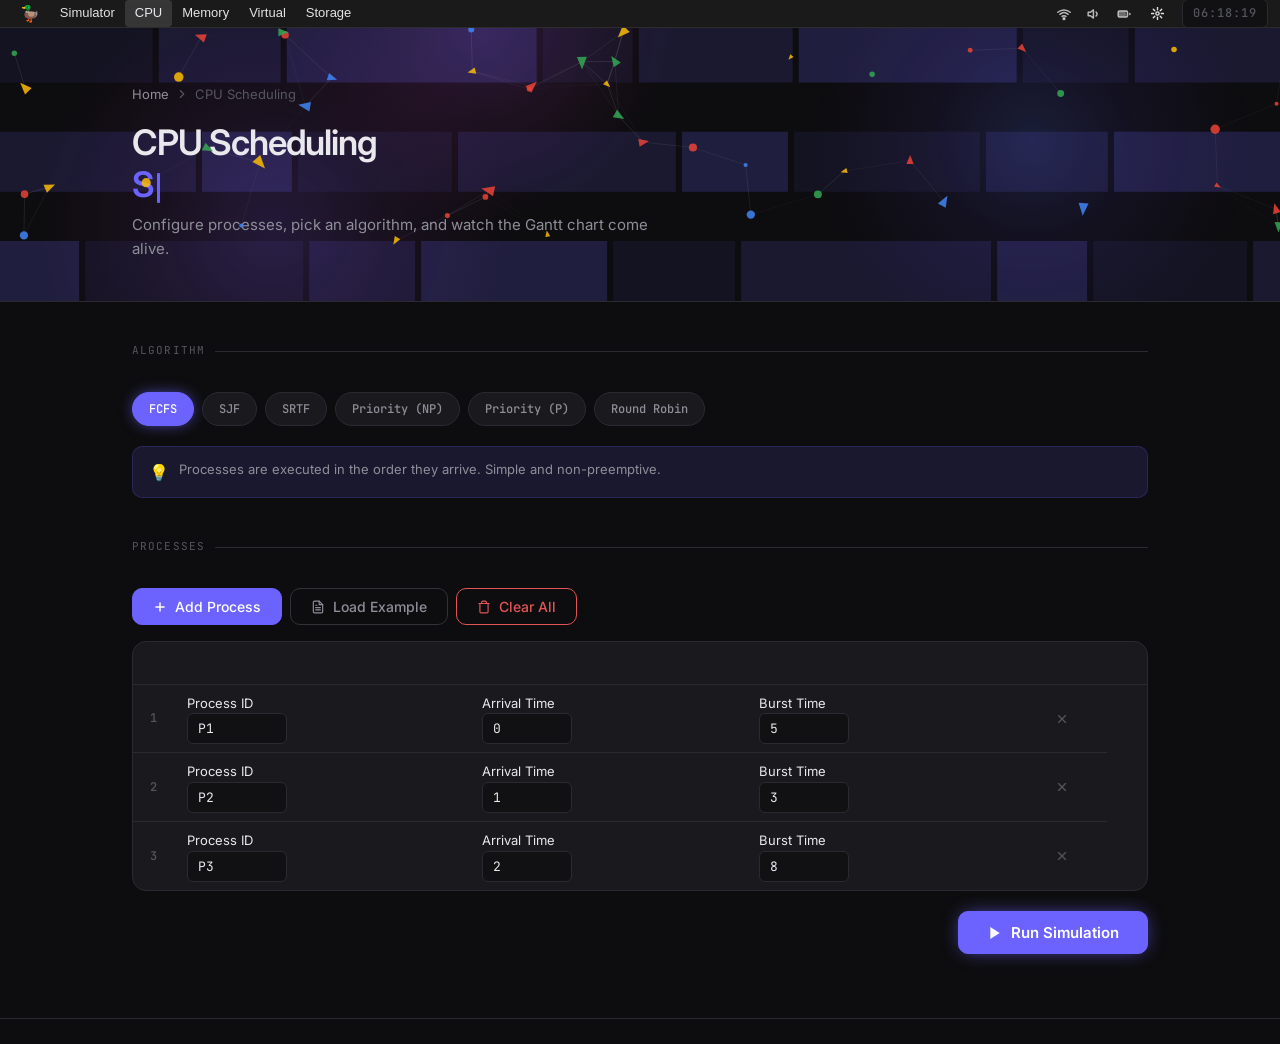
==== commit a270fe02: "feat: add macOS taskbar and navbar" ====
--- a/pages/cpu.html
+++ b/pages/cpu.html
@@ -76,6 +76,7 @@
     </button>
 
     <!-- ══ macOS Menu Bar ══ -->
+    <!-- ══ macOS Menu Bar ══ -->
     <nav class="navbar">
         <div class="nav-left">
             <div class="nav-logo" title="System Menu">🦆</div>
@@ -1019,6 +1020,29 @@
         })();
     </script>
 
+    <script>
+        /* ── macOS clock & theme ── */
+        (function() {
+            function updateClock() {
+                var now = new Date();
+                var h = String(now.getHours()).padStart(2, '0');
+                var m = String(now.getMinutes()).padStart(2, '0');
+                var s = String(now.getSeconds()).padStart(2, '0');
+                var el = document.getElementById('navClock');
+                if (el) el.textContent = h + ':' + m + ':' + s;
+            }
+            updateClock();
+            setInterval(updateClock, 1000);
+
+            /* Restore theme */
+            if (localStorage.getItem('theme') === 'light') document.body.classList.add('light');
+            var btn = document.getElementById('themeToggle');
+            if (btn) btn.addEventListener('click', function() {
+                document.body.classList.toggle('light');
+                localStorage.setItem('theme', document.body.classList.contains('light') ? 'light' : 'dark');
+            });
+        })();
+    </script>
 </body>
 
 </html>
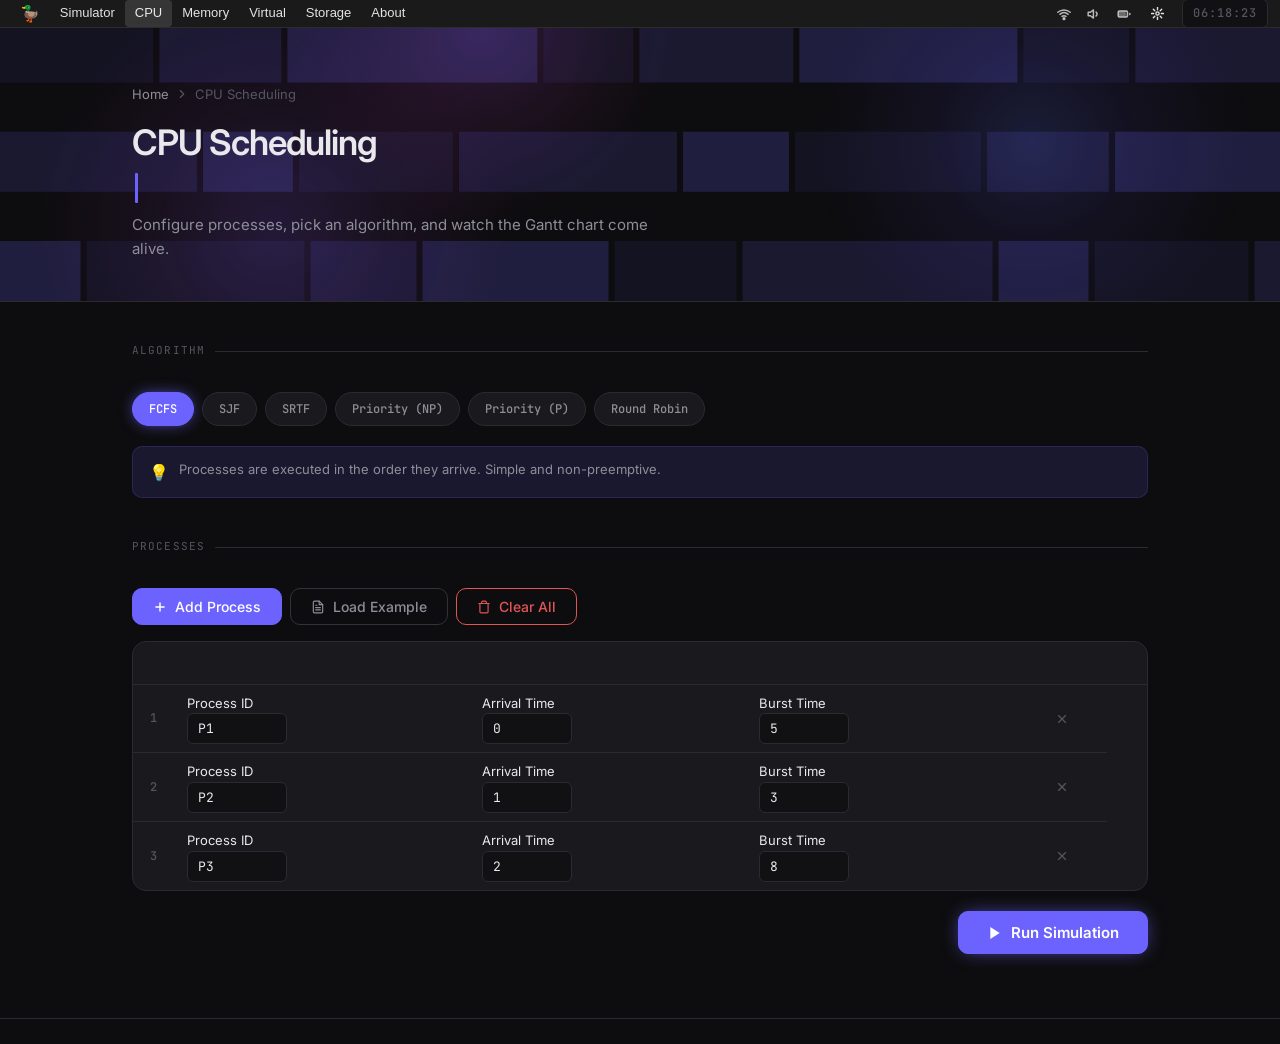
==== commit 22665d76: "feat: add 'About' window and navbar links" ====
--- a/pages/cpu.html
+++ b/pages/cpu.html
@@ -86,6 +86,7 @@
                 <li><a href="memory.html">Memory</a></li>
                 <li><a href="virtual.html">Virtual</a></li>
                 <li><a href="storage.html">Storage</a></li>
+                <li><a href="../index.html?about=true">About</a></li>
             </ul>
         </div>
 
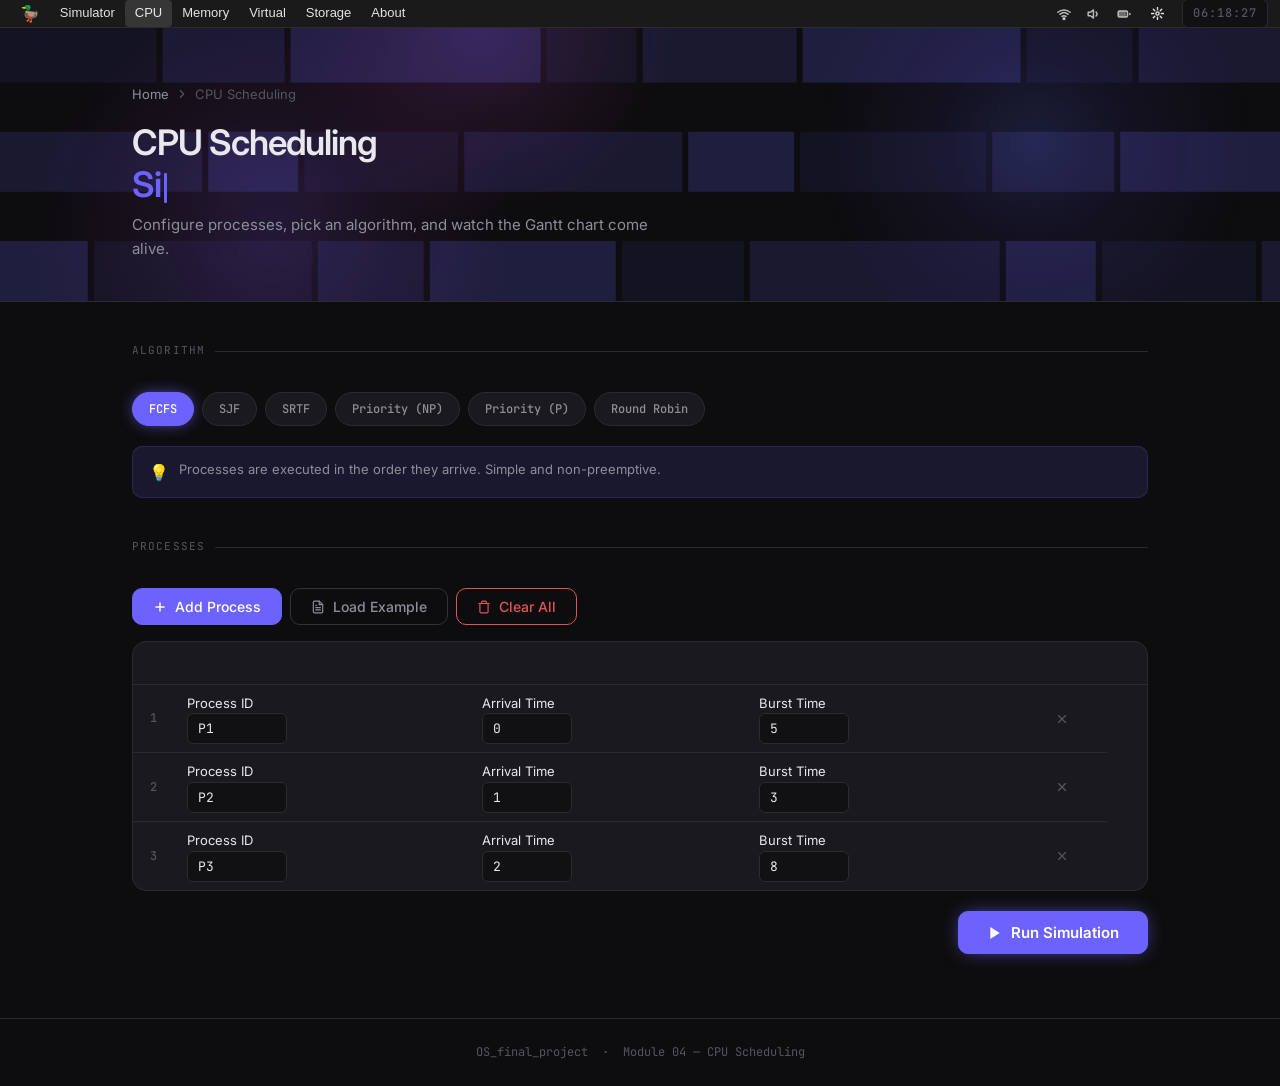
==== commit 992d0133: "feat: Dark mode on start" ====
--- a/pages/cpu.html
+++ b/pages/cpu.html
@@ -7,6 +7,15 @@
     <title>CPU Scheduling Simulator — OS Simulator</title>
     <meta name="description"
         content="Interactive CPU scheduling simulator with animated Gantt charts. Supports FCFS, SJF, SRTF, Priority, and Round Robin algorithms." />
+    <script>
+        (function () {
+            try {
+                if (localStorage.getItem('theme') === 'light') {
+                    document.documentElement.classList.add('light');
+                }
+            } catch (error) { }
+        })();
+    </script>
     <link rel="stylesheet" href="../styles.css" />
     <style>
         /* ── macOS Top Menu Bar (subpage) ── */
@@ -63,6 +72,28 @@
 </head>
 
 <body>
+    <script>
+        (function () {
+            function setTheme(isLight) {
+                document.documentElement.classList.toggle('light', isLight);
+                document.body.classList.toggle('light', isLight);
+                document.body.style.colorScheme = isLight ? 'light' : 'dark';
+                try {
+                    localStorage.setItem('theme', isLight ? 'light' : 'dark');
+                } catch (error) { }
+            }
+
+            setTheme(document.documentElement.classList.contains('light'));
+
+            document.addEventListener('click', function (event) {
+                const toggle = event.target.closest('#themeToggle');
+                if (!toggle) return;
+                event.preventDefault();
+                event.stopImmediatePropagation();
+                setTheme(!document.body.classList.contains('light'));
+            }, true);
+        })();
+    </script>
 
     <!-- Scroll progress bar -->
     <div id="scrollProgress"></div>
@@ -1046,4 +1077,4 @@
     </script>
 </body>
 
-</html>+</html>
--- a/styles.css
+++ b/styles.css
@@ -10,6 +10,8 @@
 
 /* ── Dark mode (default) ────────────────────────── */
 :root {
+    color-scheme: dark;
+
     --bg-base: #0d0d0f;
     --bg-surface: #141416;
     --bg-card: #1a1a1e;
@@ -50,7 +52,10 @@
 }
 
 /* ── Light mode ─────────────────────────────────── */
+html.light,
 body.light {
+    color-scheme: light;
+
     --bg-base: #F7F3EC;
     --bg-surface: #EFE9DC;
     --bg-card: #FDF9F3;
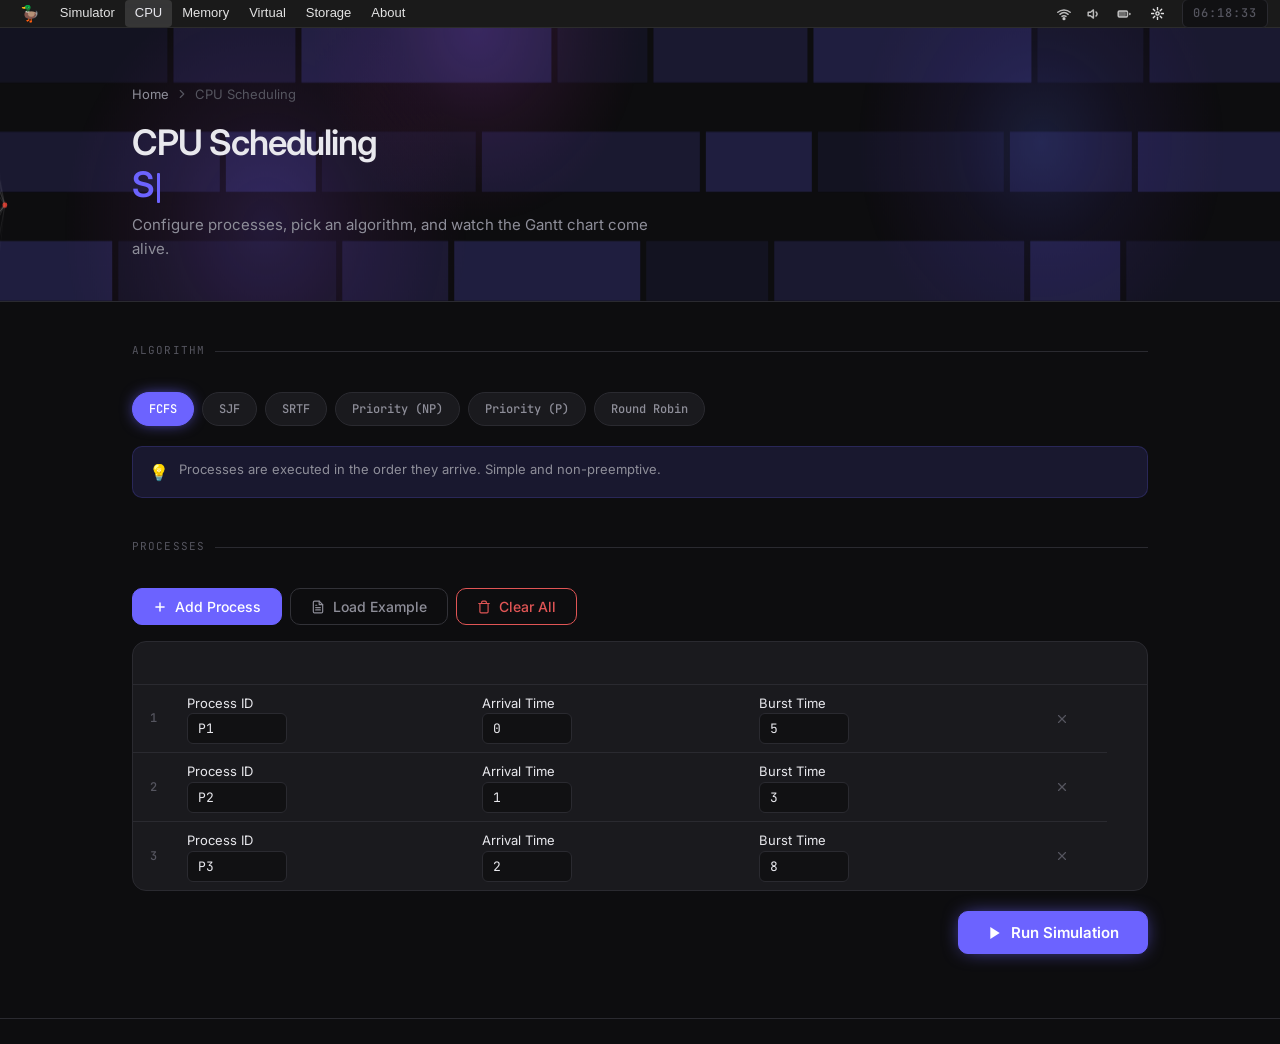
==== commit d46e97ac: "feat: add genie navigation, custom cursor & UI polish" ====
--- a/pages/cpu.html
+++ b/pages/cpu.html
@@ -1075,6 +1075,7 @@
             });
         })();
     </script>
+    <script src="../js/cursor.js"></script>
 </body>
 
 </html>
--- a/styles.css
+++ b/styles.css
@@ -7,6 +7,76 @@
     margin: 0;
     padding: 0;
 }
+
+/* ══ Custom Cursor ══ */
+*, *::before, *::after { cursor: none !important; }
+
+#cursor-dot {
+    position: fixed;
+    top: 0; left: 0;
+    width: 8px;
+    height: 8px;
+    border-radius: 50%;
+    background: #ffffff;
+    pointer-events: none;
+    z-index: 2147483646;
+    transform: translate(-50%, -50%);
+    transition: width 0.15s ease, height 0.15s ease, background 0.15s ease, opacity 0.2s ease;
+    mix-blend-mode: difference;
+    will-change: transform;
+}
+
+#cursor-ring {
+    position: fixed;
+    top: 0; left: 0;
+    width: 36px;
+    height: 36px;
+    border-radius: 50%;
+    border: 1.5px solid rgba(255, 255, 255, 0.55);
+    pointer-events: none;
+    z-index: 2147483645;
+    transform: translate(-50%, -50%);
+    transition:
+        width 0.25s cubic-bezier(0.25, 0.46, 0.45, 0.94),
+        height 0.25s cubic-bezier(0.25, 0.46, 0.45, 0.94),
+        border-color 0.25s ease,
+        opacity 0.25s ease;
+    will-change: transform;
+}
+
+/* Hover state — ring expands and brightens */
+body.cursor-hover #cursor-ring {
+    width: 52px;
+    height: 52px;
+    border-color: rgba(108, 99, 255, 0.7);
+    background: rgba(108, 99, 255, 0.06);
+}
+
+body.cursor-hover #cursor-dot {
+    width: 5px;
+    height: 5px;
+    background: #6c63ff;
+}
+
+/* Click state — ring collapses */
+body.cursor-click #cursor-ring {
+    width: 22px;
+    height: 22px;
+    border-color: rgba(108, 99, 255, 0.9);
+}
+
+body.cursor-click #cursor-dot {
+    width: 10px;
+    height: 10px;
+}
+
+/* Hide when cursor leaves window */
+body.cursor-out #cursor-dot,
+body.cursor-out #cursor-ring {
+    opacity: 0;
+}
+
+
 
 /* ── Dark mode (default) ────────────────────────── */
 :root {
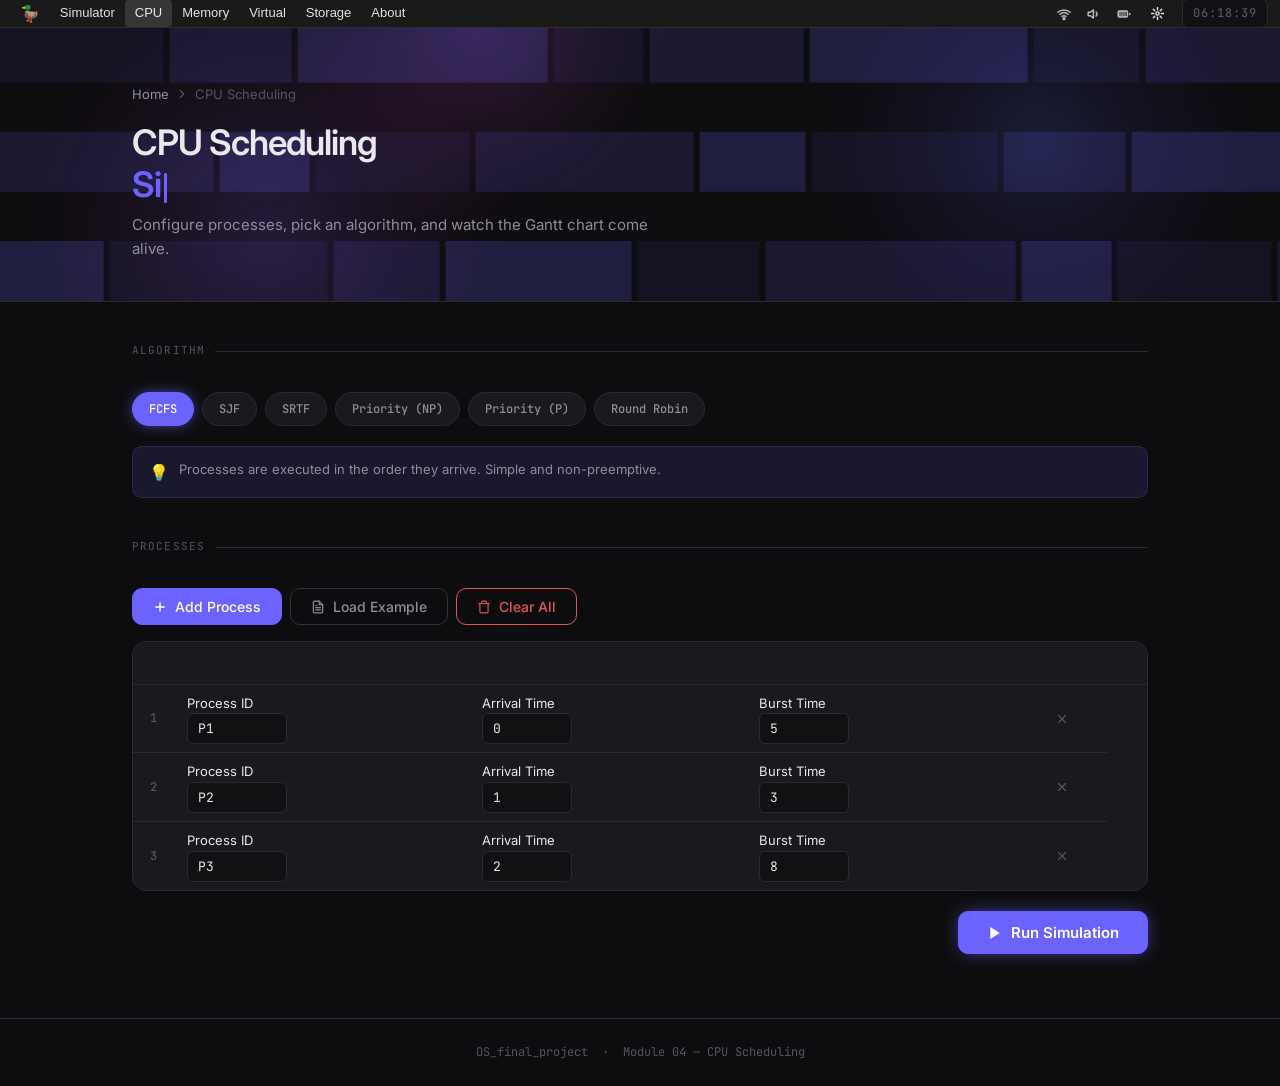
==== commit dc1cca4d: "Revert "Feat/ virtual memory"" ====
--- a/pages/cpu.html
+++ b/pages/cpu.html
@@ -1075,7 +1075,6 @@
             });
         })();
     </script>
-    <script src="../js/cursor.js"></script>
 </body>
 
 </html>
--- a/styles.css
+++ b/styles.css
@@ -7,76 +7,6 @@
     margin: 0;
     padding: 0;
 }
-
-/* ══ Custom Cursor ══ */
-*, *::before, *::after { cursor: none !important; }
-
-#cursor-dot {
-    position: fixed;
-    top: 0; left: 0;
-    width: 8px;
-    height: 8px;
-    border-radius: 50%;
-    background: #ffffff;
-    pointer-events: none;
-    z-index: 2147483646;
-    transform: translate(-50%, -50%);
-    transition: width 0.15s ease, height 0.15s ease, background 0.15s ease, opacity 0.2s ease;
-    mix-blend-mode: difference;
-    will-change: transform;
-}
-
-#cursor-ring {
-    position: fixed;
-    top: 0; left: 0;
-    width: 36px;
-    height: 36px;
-    border-radius: 50%;
-    border: 1.5px solid rgba(255, 255, 255, 0.55);
-    pointer-events: none;
-    z-index: 2147483645;
-    transform: translate(-50%, -50%);
-    transition:
-        width 0.25s cubic-bezier(0.25, 0.46, 0.45, 0.94),
-        height 0.25s cubic-bezier(0.25, 0.46, 0.45, 0.94),
-        border-color 0.25s ease,
-        opacity 0.25s ease;
-    will-change: transform;
-}
-
-/* Hover state — ring expands and brightens */
-body.cursor-hover #cursor-ring {
-    width: 52px;
-    height: 52px;
-    border-color: rgba(108, 99, 255, 0.7);
-    background: rgba(108, 99, 255, 0.06);
-}
-
-body.cursor-hover #cursor-dot {
-    width: 5px;
-    height: 5px;
-    background: #6c63ff;
-}
-
-/* Click state — ring collapses */
-body.cursor-click #cursor-ring {
-    width: 22px;
-    height: 22px;
-    border-color: rgba(108, 99, 255, 0.9);
-}
-
-body.cursor-click #cursor-dot {
-    width: 10px;
-    height: 10px;
-}
-
-/* Hide when cursor leaves window */
-body.cursor-out #cursor-dot,
-body.cursor-out #cursor-ring {
-    opacity: 0;
-}
-
-
 
 /* ── Dark mode (default) ────────────────────────── */
 :root {
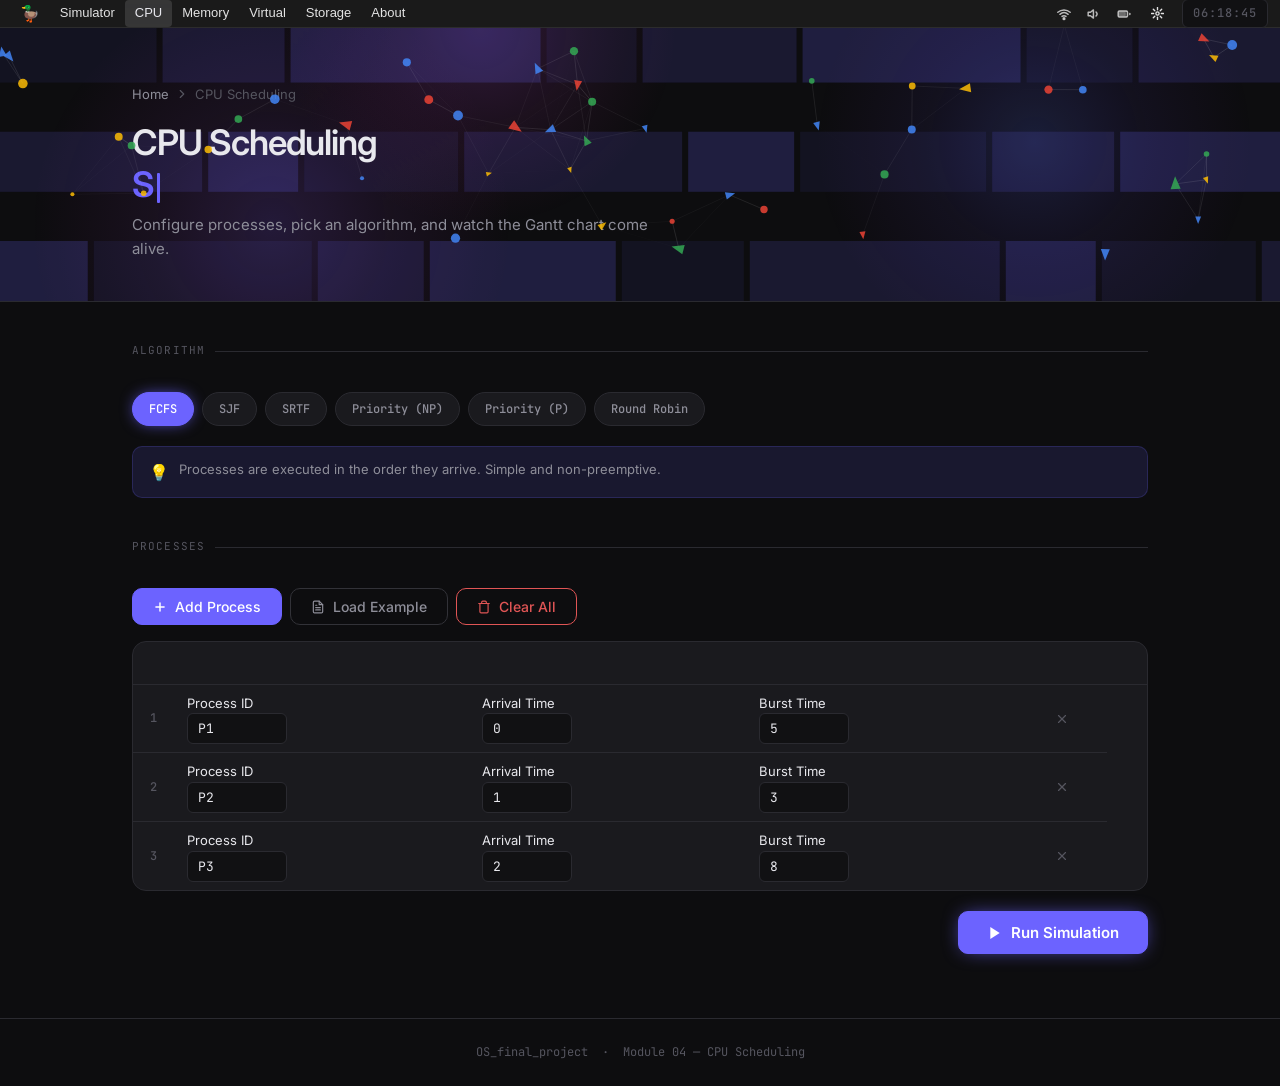
==== commit 319a07b2: "Revert "Revert 45 feat/ virtual memory"" ====
--- a/pages/cpu.html
+++ b/pages/cpu.html
@@ -7,15 +7,6 @@
     <title>CPU Scheduling Simulator — OS Simulator</title>
     <meta name="description"
         content="Interactive CPU scheduling simulator with animated Gantt charts. Supports FCFS, SJF, SRTF, Priority, and Round Robin algorithms." />
-    <script>
-        (function () {
-            try {
-                if (localStorage.getItem('theme') === 'light') {
-                    document.documentElement.classList.add('light');
-                }
-            } catch (error) { }
-        })();
-    </script>
     <link rel="stylesheet" href="../styles.css" />
     <style>
         /* ── macOS Top Menu Bar (subpage) ── */
@@ -72,28 +63,6 @@
 </head>
 
 <body>
-    <script>
-        (function () {
-            function setTheme(isLight) {
-                document.documentElement.classList.toggle('light', isLight);
-                document.body.classList.toggle('light', isLight);
-                document.body.style.colorScheme = isLight ? 'light' : 'dark';
-                try {
-                    localStorage.setItem('theme', isLight ? 'light' : 'dark');
-                } catch (error) { }
-            }
-
-            setTheme(document.documentElement.classList.contains('light'));
-
-            document.addEventListener('click', function (event) {
-                const toggle = event.target.closest('#themeToggle');
-                if (!toggle) return;
-                event.preventDefault();
-                event.stopImmediatePropagation();
-                setTheme(!document.body.classList.contains('light'));
-            }, true);
-        })();
-    </script>
 
     <!-- Scroll progress bar -->
     <div id="scrollProgress"></div>
@@ -1077,4 +1046,4 @@
     </script>
 </body>
 
-</html>
+</html>
--- a/styles.css
+++ b/styles.css
@@ -10,8 +10,6 @@
 
 /* ── Dark mode (default) ────────────────────────── */
 :root {
-    color-scheme: dark;
-
     --bg-base: #0d0d0f;
     --bg-surface: #141416;
     --bg-card: #1a1a1e;
@@ -52,10 +50,7 @@
 }
 
 /* ── Light mode ─────────────────────────────────── */
-html.light,
 body.light {
-    color-scheme: light;
-
     --bg-base: #F7F3EC;
     --bg-surface: #EFE9DC;
     --bg-card: #FDF9F3;
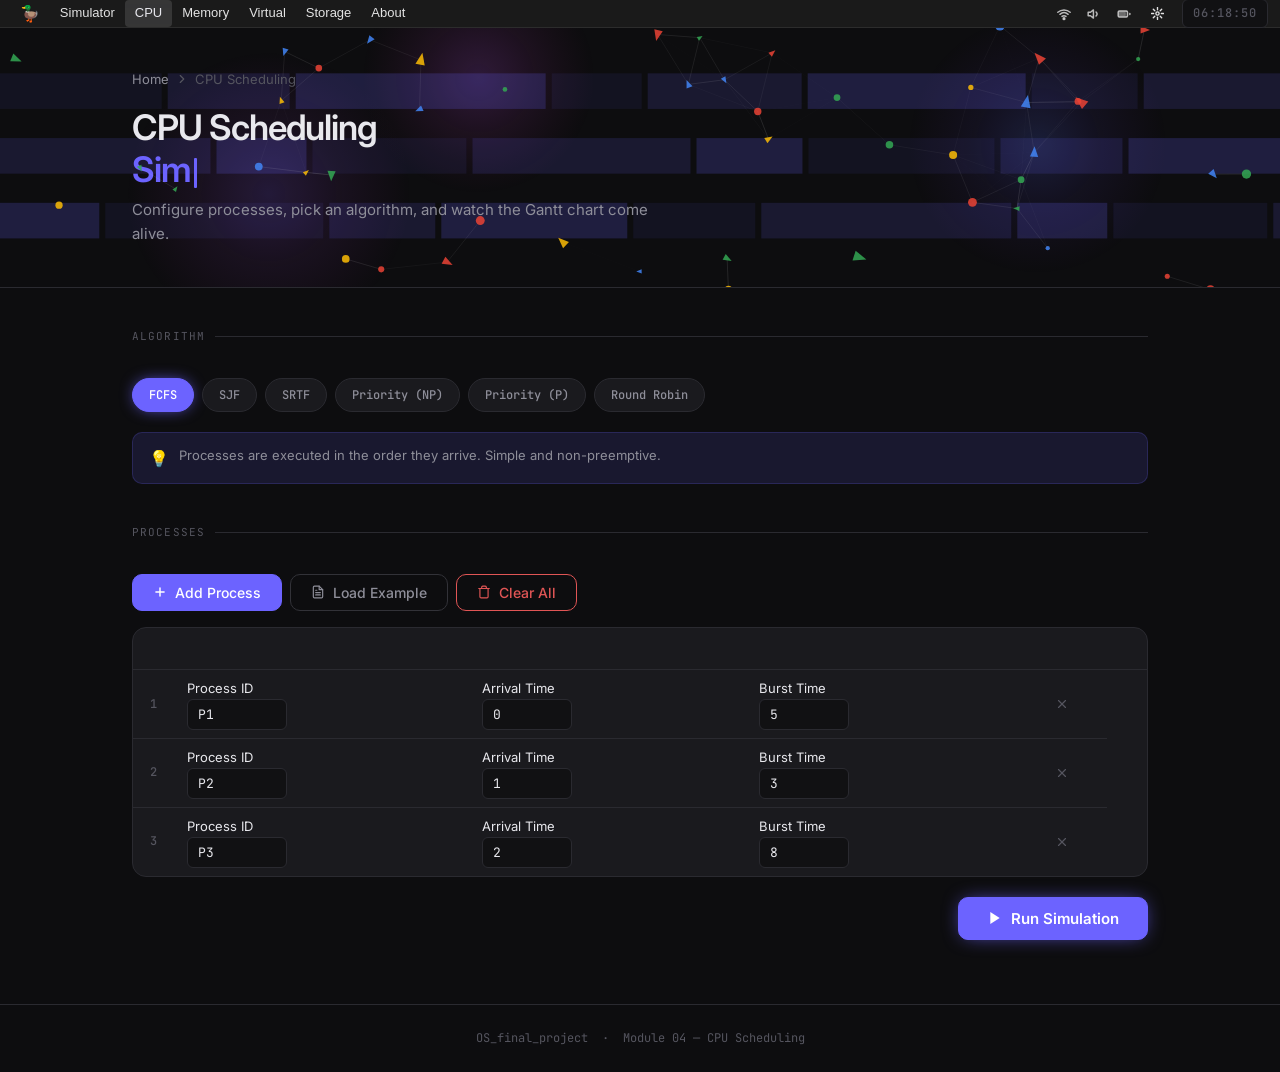
==== commit 32f77c96: "feat: port virtual memory changes" ====
--- a/pages/cpu.html
+++ b/pages/cpu.html
@@ -7,6 +7,15 @@
     <title>CPU Scheduling Simulator — OS Simulator</title>
     <meta name="description"
         content="Interactive CPU scheduling simulator with animated Gantt charts. Supports FCFS, SJF, SRTF, Priority, and Round Robin algorithms." />
+    <script>
+        (function () {
+            try {
+                if (localStorage.getItem('theme') === 'light') {
+                    document.documentElement.classList.add('light');
+                }
+            } catch (error) { }
+        })();
+    </script>
     <link rel="stylesheet" href="../styles.css" />
     <style>
         /* ── macOS Top Menu Bar (subpage) ── */
@@ -63,6 +72,28 @@
 </head>
 
 <body>
+    <script>
+        (function () {
+            function setTheme(isLight) {
+                document.documentElement.classList.toggle('light', isLight);
+                document.body.classList.toggle('light', isLight);
+                document.body.style.colorScheme = isLight ? 'light' : 'dark';
+                try {
+                    localStorage.setItem('theme', isLight ? 'light' : 'dark');
+                } catch (error) { }
+            }
+
+            setTheme(document.documentElement.classList.contains('light'));
+
+            document.addEventListener('click', function (event) {
+                const toggle = event.target.closest('#themeToggle');
+                if (!toggle) return;
+                event.preventDefault();
+                event.stopImmediatePropagation();
+                setTheme(!document.body.classList.contains('light'));
+            }, true);
+        })();
+    </script>
 
     <!-- Scroll progress bar -->
     <div id="scrollProgress"></div>
@@ -1044,6 +1075,7 @@
             });
         })();
     </script>
+    <script src="../js/cursor.js"></script>
 </body>
 
-</html>+</html>
--- a/styles.css
+++ b/styles.css
@@ -8,8 +8,80 @@
     padding: 0;
 }
 
+/* ══ Custom Cursor ══ */
+*, *::before, *::after { cursor: none !important; }
+
+#cursor-dot {
+    position: fixed;
+    top: 0; left: 0;
+    width: 8px;
+    height: 8px;
+    border-radius: 50%;
+    background: #ffffff;
+    pointer-events: none;
+    z-index: 2147483646;
+    transform: translate(-50%, -50%);
+    transition: width 0.15s ease, height 0.15s ease, background 0.15s ease, opacity 0.2s ease;
+    mix-blend-mode: difference;
+    will-change: transform;
+}
+
+#cursor-ring {
+    position: fixed;
+    top: 0; left: 0;
+    width: 36px;
+    height: 36px;
+    border-radius: 50%;
+    border: 1.5px solid rgba(255, 255, 255, 0.55);
+    pointer-events: none;
+    z-index: 2147483645;
+    transform: translate(-50%, -50%);
+    transition:
+        width 0.25s cubic-bezier(0.25, 0.46, 0.45, 0.94),
+        height 0.25s cubic-bezier(0.25, 0.46, 0.45, 0.94),
+        border-color 0.25s ease,
+        opacity 0.25s ease;
+    will-change: transform;
+}
+
+/* Hover state — ring expands and brightens */
+body.cursor-hover #cursor-ring {
+    width: 52px;
+    height: 52px;
+    border-color: rgba(108, 99, 255, 0.7);
+    background: rgba(108, 99, 255, 0.06);
+}
+
+body.cursor-hover #cursor-dot {
+    width: 5px;
+    height: 5px;
+    background: #6c63ff;
+}
+
+/* Click state — ring collapses */
+body.cursor-click #cursor-ring {
+    width: 22px;
+    height: 22px;
+    border-color: rgba(108, 99, 255, 0.9);
+}
+
+body.cursor-click #cursor-dot {
+    width: 10px;
+    height: 10px;
+}
+
+/* Hide when cursor leaves window */
+body.cursor-out #cursor-dot,
+body.cursor-out #cursor-ring {
+    opacity: 0;
+}
+
+
+
 /* ── Dark mode (default) ────────────────────────── */
 :root {
+    color-scheme: dark;
+
     --bg-base: #0d0d0f;
     --bg-surface: #141416;
     --bg-card: #1a1a1e;
@@ -50,7 +122,10 @@
 }
 
 /* ── Light mode ─────────────────────────────────── */
+html.light,
 body.light {
+    color-scheme: light;
+
     --bg-base: #F7F3EC;
     --bg-surface: #EFE9DC;
     --bg-card: #FDF9F3;
@@ -985,15 +1060,18 @@
     overflow: hidden;
     isolation: isolate;
     border-bottom: 1px solid var(--border);
+    height: 260px;        /* uniform height across all pages */
+    display: flex;
+    align-items: center;  /* vertically center the header text */
 }
 
 .cpu-hero-wrapper #auroraCanvas {
     position: absolute;
     left: 0;
     right: 0;
-    top: -30%;
+    top: 0;
     width: 100%;
-    height: 160%;
+    height: 100%;
     pointer-events: none;
     z-index: 0;
     will-change: transform;
@@ -1002,13 +1080,15 @@
 .cpu-page-header {
     position: relative;
     z-index: 1;
+    width: 100%;
 }
 
 .cpu-page-header-inner {
     max-width: 1080px;
     margin: 0 auto;
-    padding: 3.5rem 2rem 2.5rem;
-}
+    padding: 1.5rem 2rem;
+}
+
 
 .cpu-breadcrumb {
     display: flex;
@@ -1622,7 +1702,14 @@
     }
 
     .cpu-page-header-inner {
-        padding: 1.5rem 1rem;
+        padding: 0 1rem;
+    }
+
+    /* Keep the decorative canvas full-width on small screens with low opacity as background */
+    .cpu-hero-wrapper #auroraCanvas {
+        left: 0;
+        width: 100%;
+        opacity: 0.5;
     }
 
     .cpu-main {
